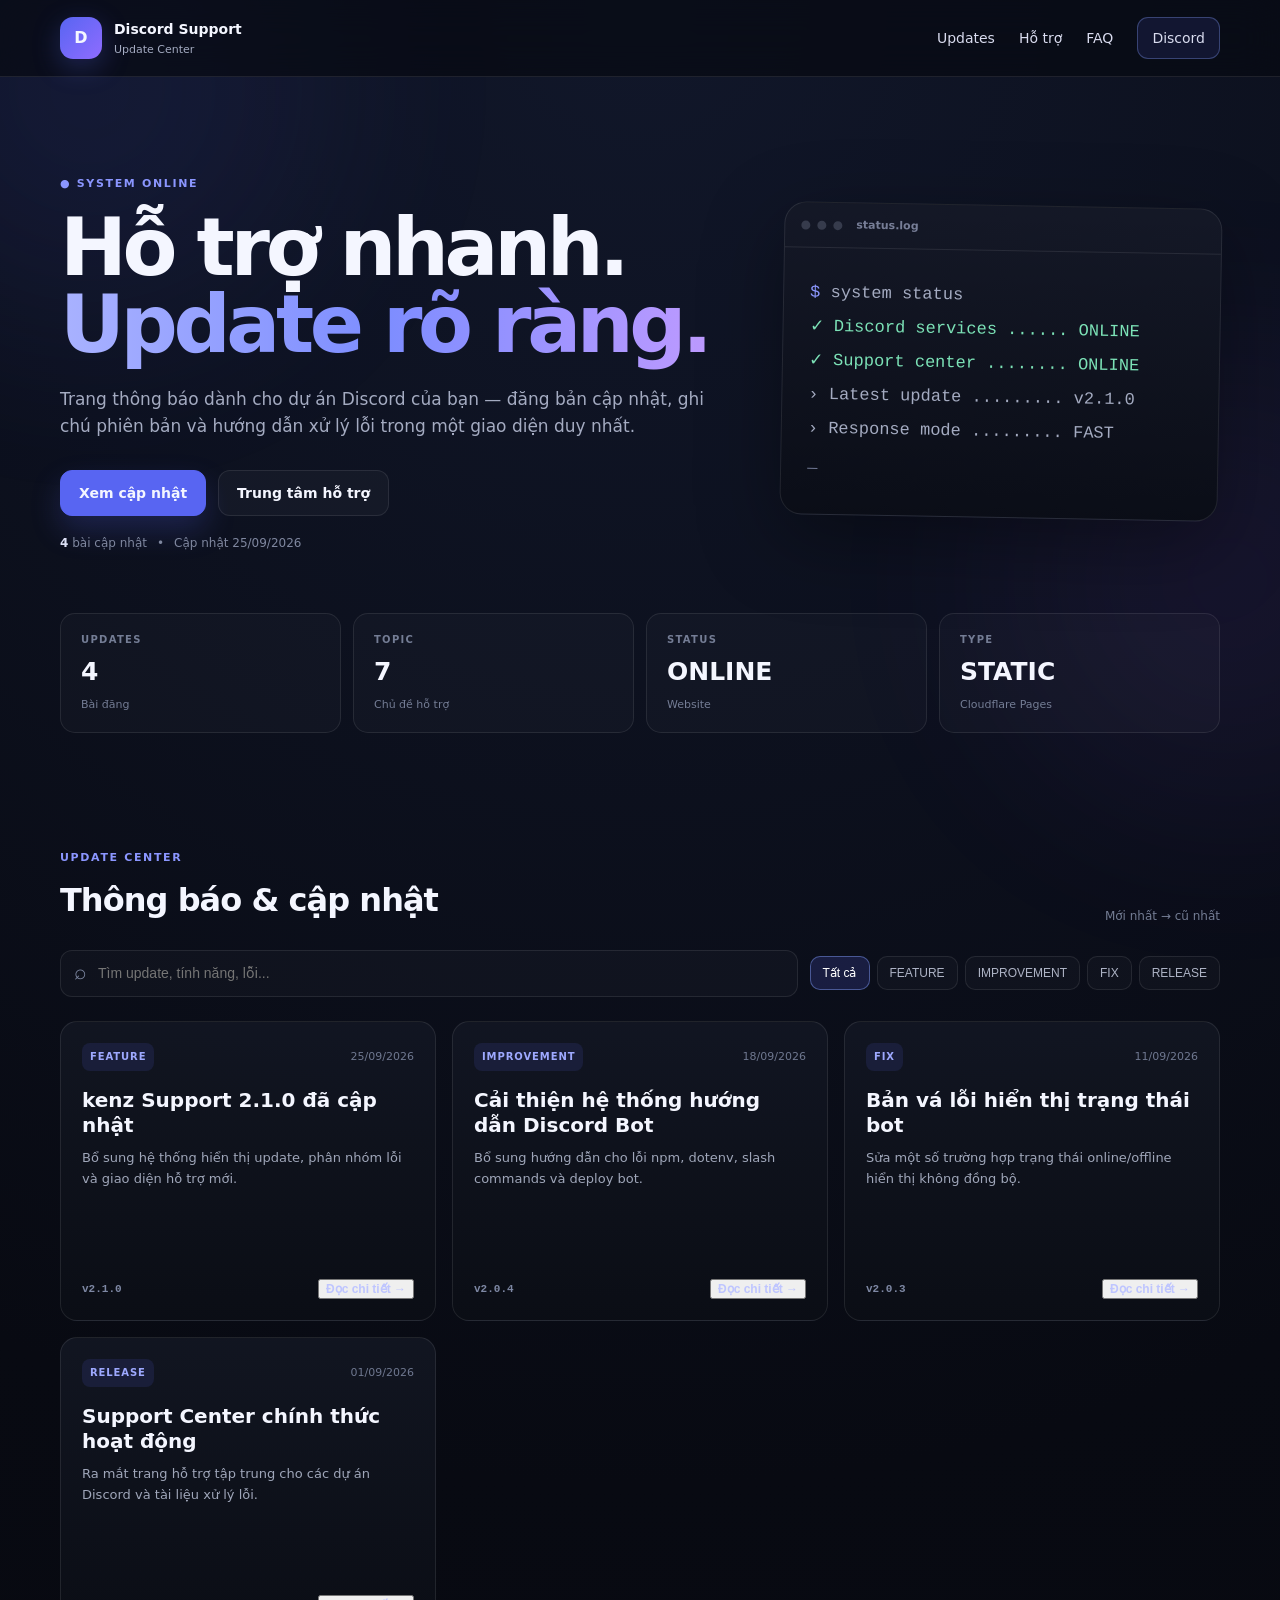
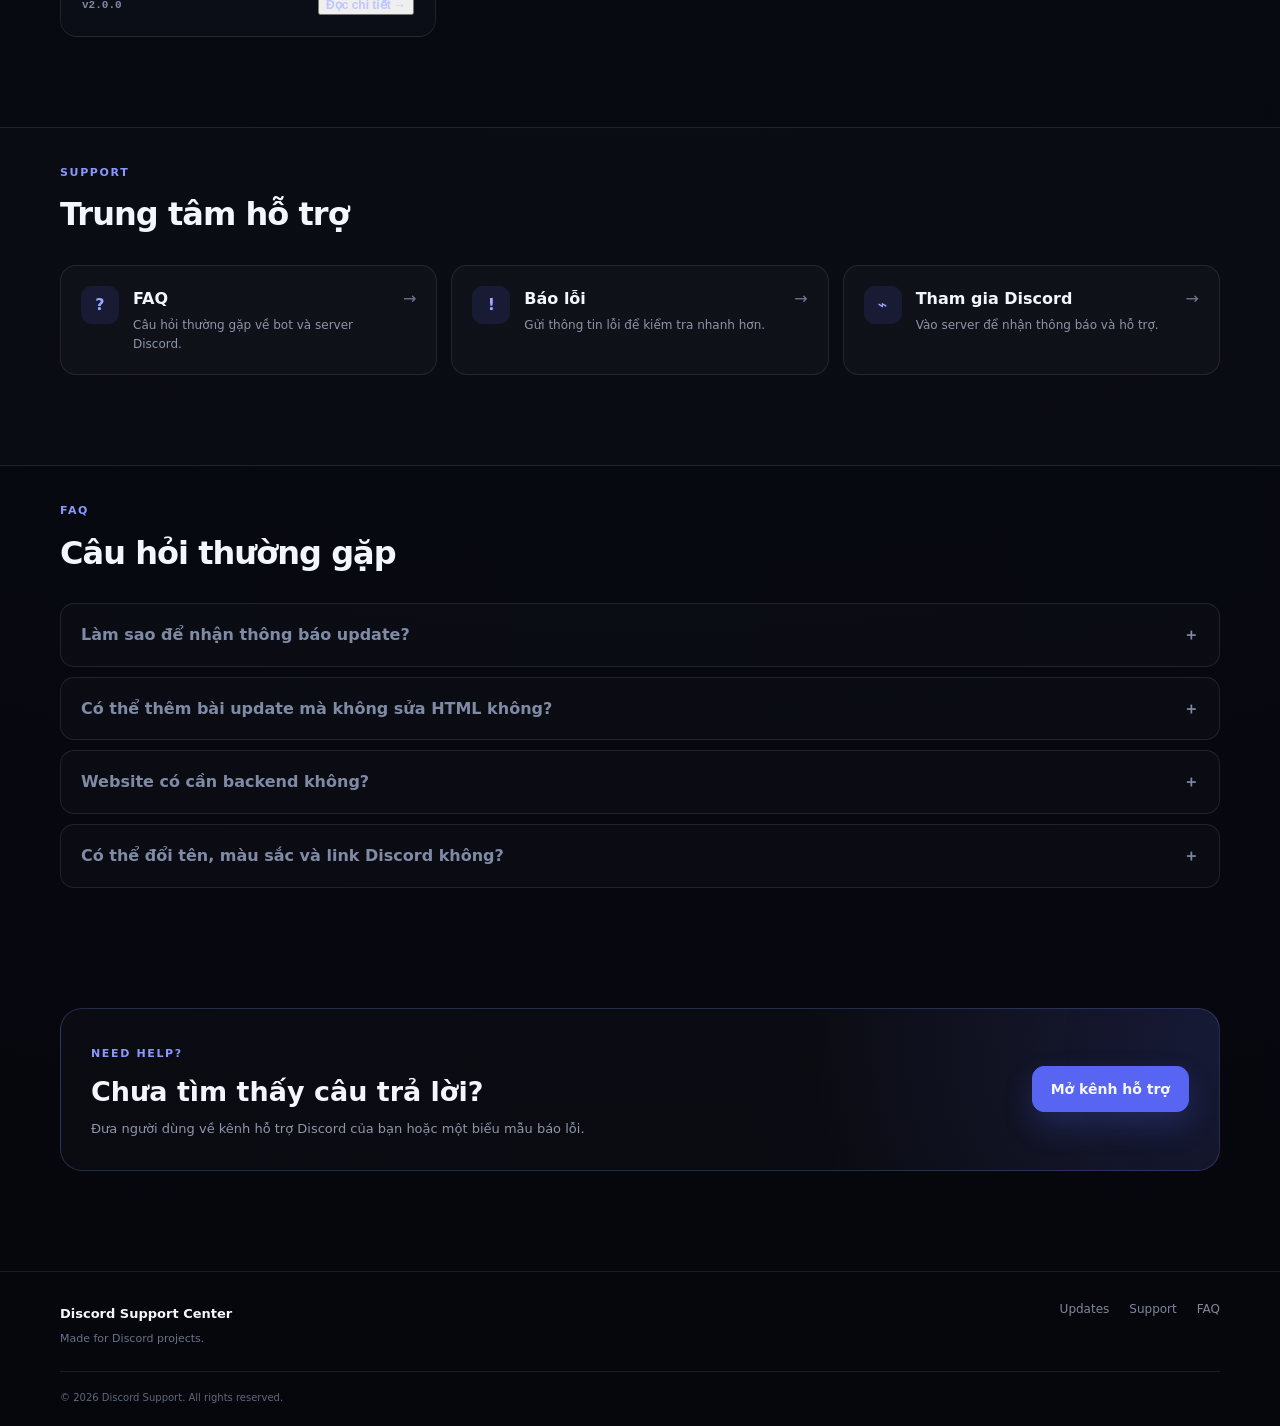
==== index.html @ 13d7db8b "Add files via upload" ====
<!DOCTYPE html>
<html lang="vi">
<head>
  <meta charset="UTF-8" />
  <meta name="viewport" content="width=device-width, initial-scale=1.0" />
  <meta name="theme-color" content="#5865F2" />
  <meta name="description" content="Trang hỗ trợ và cập nhật dự án Discord." />
  <title>Discord Support Center</title>
  <link rel="icon" href="assets/favicon.svg" type="image/svg+xml" />
  <link rel="stylesheet" href="assets/style.css" />
</head>
<body>
  <div class="bg-glow glow-1"></div>
  <div class="bg-glow glow-2"></div>

  <header class="topbar">
    <div class="container nav">
      <a class="brand" href="#top" aria-label="Discord Support Center">
        <span class="brand-icon">D</span>
        <span>
          <strong>Discord Support</strong>
          <small>Update Center</small>
        </span>
      </a>
      <nav class="nav-links">
        <a href="#updates">Updates</a>
        <a href="#support">Hỗ trợ</a>
        <a href="#faq">FAQ</a>
        <a class="nav-btn" id="discordLink" href="#" target="_blank" rel="noopener">Discord</a>
      </nav>
      <button class="menu-btn" id="menuBtn" aria-label="Mở menu">☰</button>
    </div>
  </header>

  <main id="top">
    <section class="hero container">
      <div class="hero-copy">
        <span class="eyebrow">● SYSTEM ONLINE</span>
        <h1>Hỗ trợ nhanh.<br><span>Update rõ ràng.</span></h1>
        <p>Trang thông báo dành cho dự án Discord của bạn — đăng bản cập nhật, ghi chú phiên bản và hướng dẫn xử lý lỗi trong một giao diện duy nhất.</p>
        <div class="hero-actions">
          <a class="btn primary" href="#updates">Xem cập nhật</a>
          <a class="btn secondary" href="#support">Trung tâm hỗ trợ</a>
        </div>
        <div class="hero-meta">
          <span><b id="updateCount">0</b> bài cập nhật</span>
          <span>•</span>
          <span id="lastUpdated">Đang tải...</span>
        </div>
      </div>

      <div class="hero-card">
        <div class="terminal-top"><span></span><span></span><span></span><b>status.log</b></div>
        <div class="terminal-body">
          <p><i>$</i> system status</p>
          <p class="ok">✓ Discord services ...... ONLINE</p>
          <p class="ok">✓ Support center ........ ONLINE</p>
          <p>› Latest update ......... <span id="latestVersion">v2.1.0</span></p>
          <p>› Response mode ......... FAST</p>
          <p class="cursor">_</p>
        </div>
      </div>
    </section>

    <section class="stats container">
      <div class="stat-card"><span>UPDATES</span><strong id="statUpdates">0</strong><small>Bài đăng</small></div>
      <div class="stat-card"><span>TOPIC</span><strong id="statTopics">0</strong><small>Chủ đề hỗ trợ</small></div>
      <div class="stat-card"><span>STATUS</span><strong>ONLINE</strong><small>Website</small></div>
      <div class="stat-card"><span>TYPE</span><strong>STATIC</strong><small>Cloudflare Pages</small></div>
    </section>

    <section class="section container" id="updates">
      <div class="section-head">
        <div>
          <span class="eyebrow">UPDATE CENTER</span>
          <h2>Thông báo & cập nhật</h2>
        </div>
        <span class="section-note">Mới nhất → cũ nhất</span>
      </div>
      <div class="toolbar">
        <div class="search-box"><span>⌕</span><input id="searchInput" type="search" placeholder="Tìm update, tính năng, lỗi..." /></div>
        <div class="filters" id="filters"></div>
      </div>
      <div id="updatesGrid" class="updates-grid"></div>
      <div id="emptyState" class="empty hidden">
        <div class="empty-icon">⌕</div>
        <h3>Không tìm thấy bài viết</h3>
        <p>Thử từ khóa khác hoặc đổi bộ lọc.</p>
      </div>
    </section>

    <section class="section support-section" id="support">
      <div class="container">
        <div class="section-head">
          <div>
            <span class="eyebrow">SUPPORT</span>
            <h2>Trung tâm hỗ trợ</h2>
          </div>
        </div>
        <div class="support-grid">
          <a class="support-card" href="#faq">
            <span class="support-icon">?</span>
            <div><h3>FAQ</h3><p>Câu hỏi thường gặp về bot và server Discord.</p></div>
            <span class="arrow">→</span>
          </a>
          <a class="support-card" href="#contact">
            <span class="support-icon">!</span>
            <div><h3>Báo lỗi</h3><p>Gửi thông tin lỗi để kiểm tra nhanh hơn.</p></div>
            <span class="arrow">→</span>
          </a>
          <a class="support-card" id="inviteCard" href="#" target="_blank" rel="noopener">
            <span class="support-icon">⌁</span>
            <div><h3>Tham gia Discord</h3><p>Vào server để nhận thông báo và hỗ trợ.</p></div>
            <span class="arrow">→</span>
          </a>
        </div>
      </div>
    </section>

    <section class="section container" id="faq">
      <div class="section-head">
        <div>
          <span class="eyebrow">FAQ</span>
          <h2>Câu hỏi thường gặp</h2>
        </div>
      </div>
      <div id="faqList" class="faq-list"></div>
    </section>

    <section class="section container contact" id="contact">
      <div class="contact-box">
        <div>
          <span class="eyebrow">NEED HELP?</span>
          <h2>Chưa tìm thấy câu trả lời?</h2>
          <p>Đưa người dùng về kênh hỗ trợ Discord của bạn hoặc một biểu mẫu báo lỗi.</p>
        </div>
        <a class="btn primary" id="contactBtn" href="#" target="_blank" rel="noopener">Mở kênh hỗ trợ</a>
      </div>
    </section>
  </main>

  <footer class="footer">
    <div class="container footer-inner">
      <div><strong id="footerName">Discord Support Center</strong><p>Made for Discord projects.</p></div>
      <div class="footer-links"><a href="#updates">Updates</a><a href="#support">Support</a><a href="#faq">FAQ</a></div>
    </div>
    <div class="container copyright">© <span id="year"></span> <span id="copyrightName">Discord Support</span>. All rights reserved.</div>
  </footer>

  <div class="modal hidden" id="postModal" role="dialog" aria-modal="true" aria-labelledby="modalTitle">
    <div class="modal-backdrop" data-close="1"></div>
    <article class="modal-card">
      <button class="modal-close" id="modalClose" aria-label="Đóng">×</button>
      <div id="modalContent"></div>
    </article>
  </div>

  <script src="data/config.js"></script>
  <script src="data/updates.js"></script>
  <script src="assets/app.js"></script>
</body>
</html>
---- assets/style.css ----
:root{--bg:#080a12;--surface:#10131d;--surface2:#151927;--line:rgba(255,255,255,.09);--text:#f4f6ff;--muted:#a4abc1;--brand:#5865f2;--brand2:#7289da;--green:#44d19d;--shadow:0 24px 80px rgba(0,0,0,.35);--radius:20px;--max:1160px}
*{box-sizing:border-box}html{scroll-behavior:smooth}body{margin:0;background:radial-gradient(circle at top,#11172a 0,#080a12 48%,#06070d 100%);color:var(--text);font-family:Inter,ui-sans-serif,system-ui,-apple-system,BlinkMacSystemFont,"Segoe UI",sans-serif;line-height:1.6;overflow-x:hidden}a{color:inherit;text-decoration:none}.container{width:min(calc(100% - 40px),var(--max));margin:auto}.bg-glow{position:fixed;width:460px;height:460px;border-radius:50%;filter:blur(110px);opacity:.1;pointer-events:none;z-index:-1}.glow-1{background:#5865f2;top:-140px;left:-140px}.glow-2{background:#9b59ff;right:-180px;bottom:10%;opacity:.07}
.topbar{position:sticky;top:0;z-index:20;background:rgba(8,10,18,.72);backdrop-filter:blur(18px);border-bottom:1px solid var(--line)}.nav{height:76px;display:flex;align-items:center;justify-content:space-between;gap:24px}.brand{display:flex;gap:12px;align-items:center}.brand-icon{display:grid;place-items:center;width:42px;height:42px;border-radius:13px;background:linear-gradient(135deg,var(--brand),#8f6cff);font-weight:900;box-shadow:0 8px 28px rgba(88,101,242,.28)}.brand strong{display:block;font-size:14px}.brand small{display:block;color:var(--muted);font-size:11px;margin-top:1px}.nav-links{display:flex;align-items:center;gap:24px;font-size:14px;color:#d9dcef}.nav-links a:not(.nav-btn):hover{color:white}.nav-btn{padding:9px 14px;border:1px solid rgba(114,137,218,.4);border-radius:11px;background:rgba(88,101,242,.12)}.menu-btn{display:none;background:none;border:0;color:white;font-size:24px}
.hero{display:grid;grid-template-columns:1.2fr .8fr;gap:64px;align-items:center;padding:92px 0 60px}.eyebrow{color:#8b96ff;font-size:11px;font-weight:800;letter-spacing:.15em}.hero h1{font-size:clamp(48px,7vw,80px);line-height:.97;letter-spacing:-.055em;margin:14px 0 22px}.hero h1 span{background:linear-gradient(90deg,#a9b2ff,#7d8dff,#bd9aff);-webkit-background-clip:text;background-clip:text;color:transparent}.hero p{font-size:17px;max-width:650px;color:var(--muted);margin:0}.hero-actions{display:flex;gap:12px;flex-wrap:wrap;margin:30px 0 18px}.btn{display:inline-flex;align-items:center;justify-content:center;min-height:46px;padding:0 18px;border-radius:12px;border:1px solid var(--line);font-weight:750;font-size:14px;transition:.2s ease}.btn:hover{transform:translateY(-1px)}.btn.primary{background:var(--brand);border-color:var(--brand);box-shadow:0 14px 30px rgba(88,101,242,.22)}.btn.secondary{background:rgba(255,255,255,.03)}.hero-meta{display:flex;gap:10px;color:#7f879f;font-size:12px}.hero-meta b{color:#dce0f6}.hero-card{border:1px solid var(--line);border-radius:22px;overflow:hidden;background:linear-gradient(180deg,rgba(21,25,39,.96),rgba(11,14,23,.96));box-shadow:var(--shadow);transform:rotate(1deg)}.terminal-top{height:45px;padding:0 16px;display:flex;align-items:center;gap:7px;border-bottom:1px solid var(--line);color:#777e97;font-size:11px}.terminal-top span{width:9px;height:9px;border-radius:50%;background:#363b4c}.terminal-top b{margin-left:7px;font-weight:600}.terminal-body{padding:28px 26px 34px;font:13px/2 "SFMono-Regular",Consolas,monospace;color:#aeb5c9}.terminal-body p{margin:0}.terminal-body i{color:#8d98ff;font-style:normal}.terminal-body .ok{color:#7ce2b7}.cursor{color:#8c95b6!important;animation:blink 1s infinite}.stats{display:grid;grid-template-columns:repeat(4,1fr);gap:12px;margin-bottom:80px}.stat-card{padding:18px 20px;border:1px solid var(--line);border-radius:15px;background:rgba(255,255,255,.025)}.stat-card span,.stat-card small{display:block;color:#747d95;font-size:10px;letter-spacing:.13em;font-weight:750}.stat-card strong{display:block;font-size:25px;margin:4px 0}.stat-card small{letter-spacing:0;font-weight:500;font-size:11px}
.section{padding:30px 0 90px}.section-head{display:flex;justify-content:space-between;gap:20px;align-items:end;margin-bottom:24px}.section-head h2{margin:6px 0 0;font-size:32px;letter-spacing:-.03em}.section-note{color:#737c93;font-size:12px}.toolbar{display:flex;gap:12px;align-items:center;margin-bottom:24px}.search-box{flex:1;display:flex;align-items:center;gap:9px;border:1px solid var(--line);background:rgba(255,255,255,.025);padding:0 13px;border-radius:12px}.search-box span{font-size:21px;color:#7f89a3}.search-box input{width:100%;height:45px;border:0;outline:0;background:transparent;color:white;font-size:14px}.filters{display:flex;gap:7px;flex-wrap:wrap}.filter{border:1px solid var(--line);background:rgba(255,255,255,.025);color:#aeb4c6;border-radius:10px;padding:9px 12px;font-size:12px;cursor:pointer}.filter.active{background:rgba(88,101,242,.18);border-color:rgba(114,137,218,.55);color:white}.updates-grid{display:grid;grid-template-columns:repeat(3,1fr);gap:16px}.update-card{border:1px solid var(--line);border-radius:17px;background:linear-gradient(180deg,rgba(18,22,34,.96),rgba(11,14,22,.96));padding:21px;display:flex;flex-direction:column;min-height:300px;transition:.2s ease}.update-card:hover{border-color:rgba(114,137,218,.4);transform:translateY(-2px)}.update-top{display:flex;justify-content:space-between;gap:12px;align-items:center}.tag{font-size:10px;font-weight:800;letter-spacing:.09em;padding:6px 8px;border-radius:8px;background:rgba(88,101,242,.12);color:#9ea9ff}.date{font-size:11px;color:#6f7890}.update-card h3{font-size:20px;line-height:1.25;margin:17px 0 10px}.update-card p{font-size:13px;color:#9fa6b9;margin:0}.update-footer{display:flex;align-items:center;justify-content:space-between;margin-top:auto;padding-top:22px}.version{font:600 11px "SFMono-Regular",Consolas,monospace;color:#7e88a4}.read-btn{font-size:12px;color:#bec5ff;font-weight:700}.empty{text-align:center;padding:60px 10px;color:#8f96a9}.empty-icon{font-size:30px}.hidden{display:none!important}
.support-section{border-block:1px solid var(--line);background:rgba(255,255,255,.016)}.support-grid{display:grid;grid-template-columns:repeat(3,1fr);gap:14px}.support-card{border:1px solid var(--line);padding:20px;border-radius:16px;background:rgba(255,255,255,.025);display:flex;gap:14px;align-items:flex-start;transition:.2s ease}.support-card:hover{transform:translateY(-2px);border-color:rgba(114,137,218,.35)}.support-card h3{margin:0;font-size:16px}.support-card p{margin:5px 0 0;color:#8d95a9;font-size:12px}.support-icon{display:grid;place-items:center;width:38px;height:38px;border-radius:11px;background:rgba(88,101,242,.12);color:#9ca7ff;font-weight:900;flex:none}.arrow{margin-left:auto;color:#6e7892}.faq-list{display:grid;gap:10px}.faq{border:1px solid var(--line);border-radius:14px;background:rgba(255,255,255,.02);overflow:hidden}.faq button{width:100%;padding:18px 20px;background:none;border:0;color:white;display:flex;justify-content:space-between;gap:20px;text-align:left;font:inherit;font-weight:700;cursor:pointer}.faq-answer{display:none;padding:0 20px 18px;color:#8f97aa;font-size:13px}.faq.open .faq-answer{display:block}.faq button span{color:#7f8aa5}.contact{padding-bottom:100px}.contact-box{border:1px solid rgba(114,137,218,.26);border-radius:22px;padding:30px;display:flex;align-items:center;justify-content:space-between;gap:20px;background:radial-gradient(circle at 100% 20%,rgba(88,101,242,.16),transparent 35%),rgba(255,255,255,.02)}.contact-box h2{margin:6px 0 6px;font-size:27px}.contact-box p{margin:0;color:#8e96a9;font-size:13px}.footer{border-top:1px solid var(--line);padding:28px 0 20px;background:#06070d}.footer-inner{display:flex;justify-content:space-between;gap:20px}.footer strong{font-size:13px}.footer p{margin:4px 0 0;color:#697288;font-size:11px}.footer-links{display:flex;gap:20px;color:#7e879b;font-size:12px}.copyright{margin-top:24px;padding-top:18px;border-top:1px solid var(--line);color:#5f677a;font-size:10px}
.modal{position:fixed;inset:0;z-index:100;display:grid;place-items:center;padding:20px}.modal-backdrop{position:absolute;inset:0;background:rgba(0,0,0,.72);backdrop-filter:blur(5px)}.modal-card{position:relative;z-index:1;width:min(760px,100%);max-height:90vh;overflow:auto;border:1px solid var(--line);border-radius:20px;background:#0d1019;box-shadow:var(--shadow);padding:32px}.modal-close{position:absolute;right:14px;top:12px;width:36px;height:36px;border:1px solid var(--line);background:rgba(255,255,255,.04);border-radius:10px;color:white;font-size:24px;cursor:pointer}.modal-card h1{font-size:34px;line-height:1.15;margin:12px 0 10px}.modal-card .meta{color:#727b90;font-size:12px}.modal-body{margin-top:26px;color:#b6bdcf}.modal-body h3{color:white;margin-top:26px}.modal-body code{background:#161b28;border:1px solid var(--line);padding:2px 5px;border-radius:5px;font-family:Consolas,monospace;font-size:.9em}.modal-body pre{background:#070910;border:1px solid var(--line);padding:15px;border-radius:12px;overflow:auto;color:#c5ccdd;font-size:12px}
@keyframes blink{50%{opacity:0}}@media(max-width:900px){.hero{grid-template-columns:1fr;gap:32px;padding-top:64px}.hero-card{transform:none}.updates-grid{grid-template-columns:repeat(2,1fr)}.support-grid{grid-template-columns:1fr 1fr}.nav-links{display:none}.menu-btn{display:block}.stats{grid-template-columns:repeat(2,1fr)}}@media(max-width:620px){.container{width:min(calc(100% - 24px),var(--max))}.hero h1{font-size:49px}.hero p{font-size:15px}.stats,.updates-grid,.support-grid{grid-template-columns:1fr}.toolbar{flex-direction:column;align-items:stretch}.section-head{align-items:flex-start;flex-direction:column}.contact-box,.footer-inner{flex-direction:column;align-items:flex-start}.nav{height:68px}.nav.open .nav-links{display:flex;position:absolute;left:12px;right:12px;top:68px;padding:14px;border:1px solid var(--line);border-radius:14px;background:#0d1019;flex-direction:column;align-items:stretch;box-shadow:var(--shadow)}.nav.open .nav-links a{padding:9px}.modal-card{padding:24px 18px}.modal-card h1{font-size:27px}}
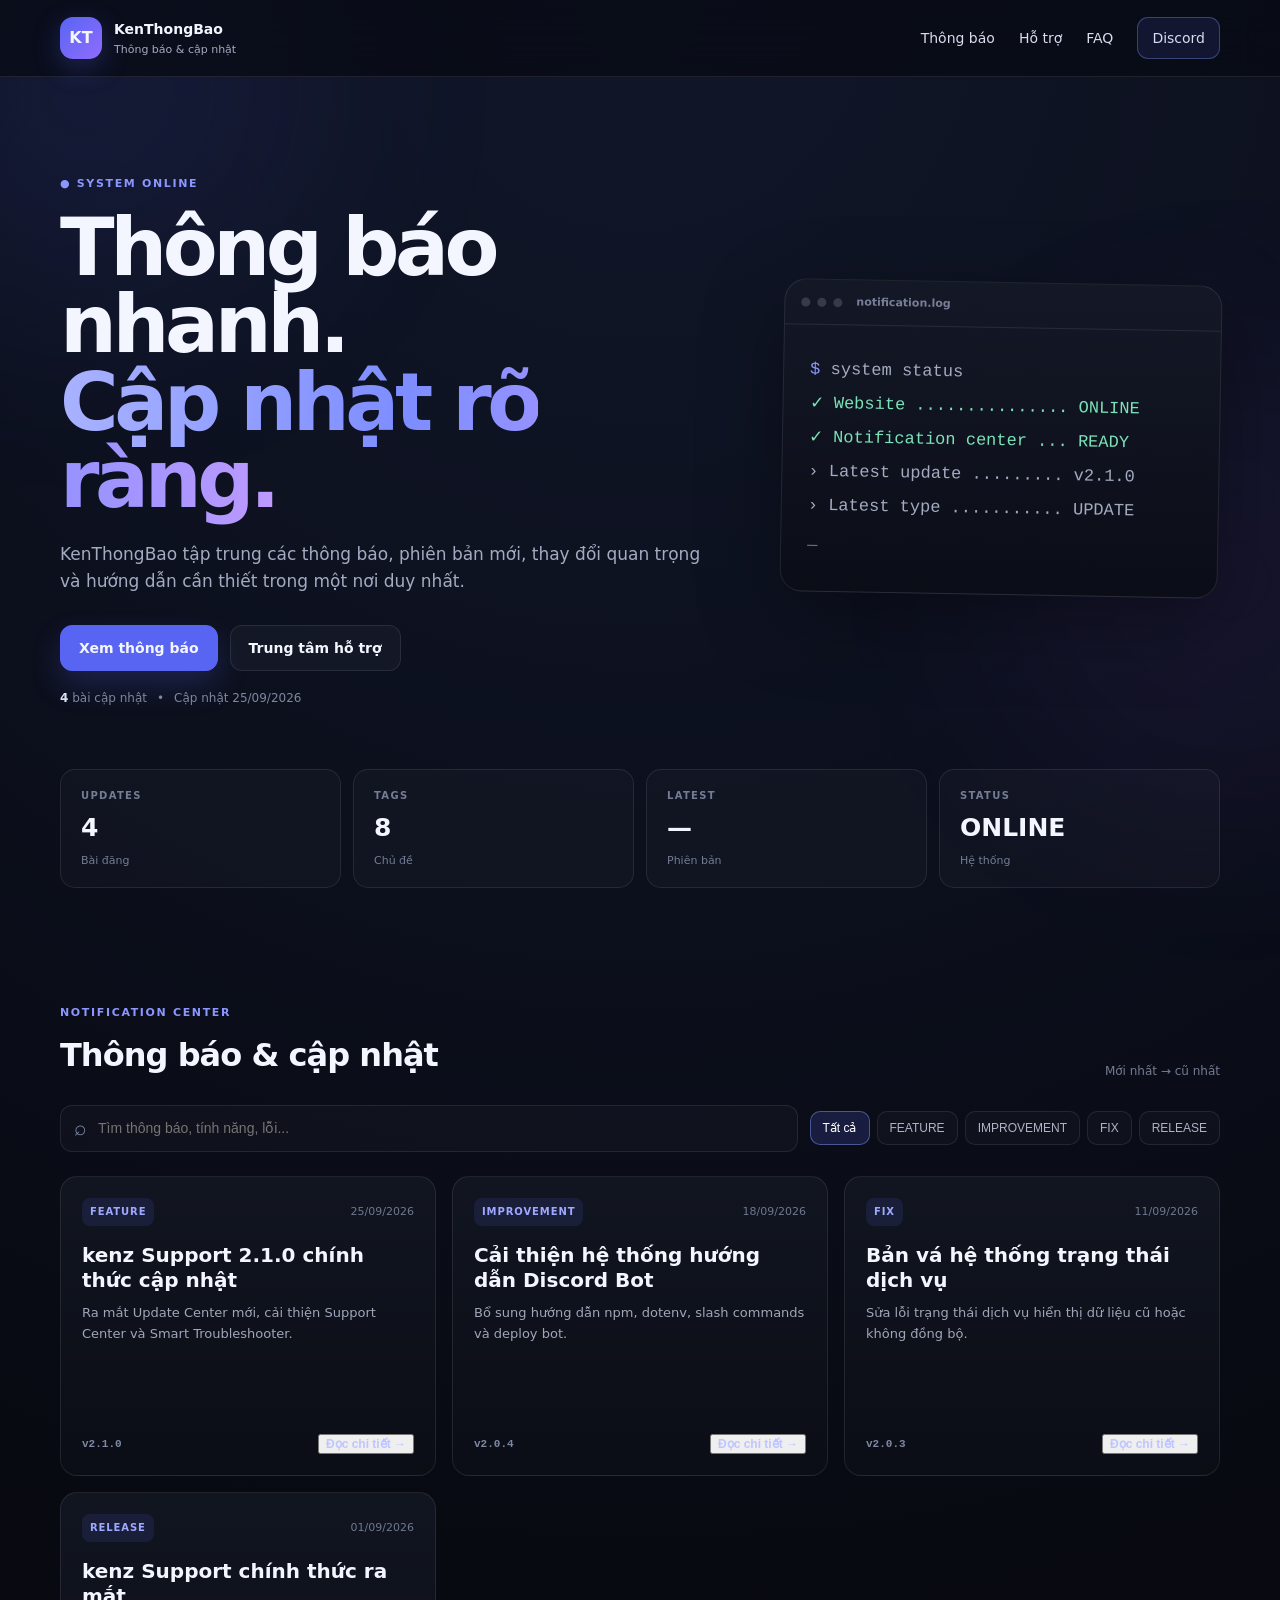
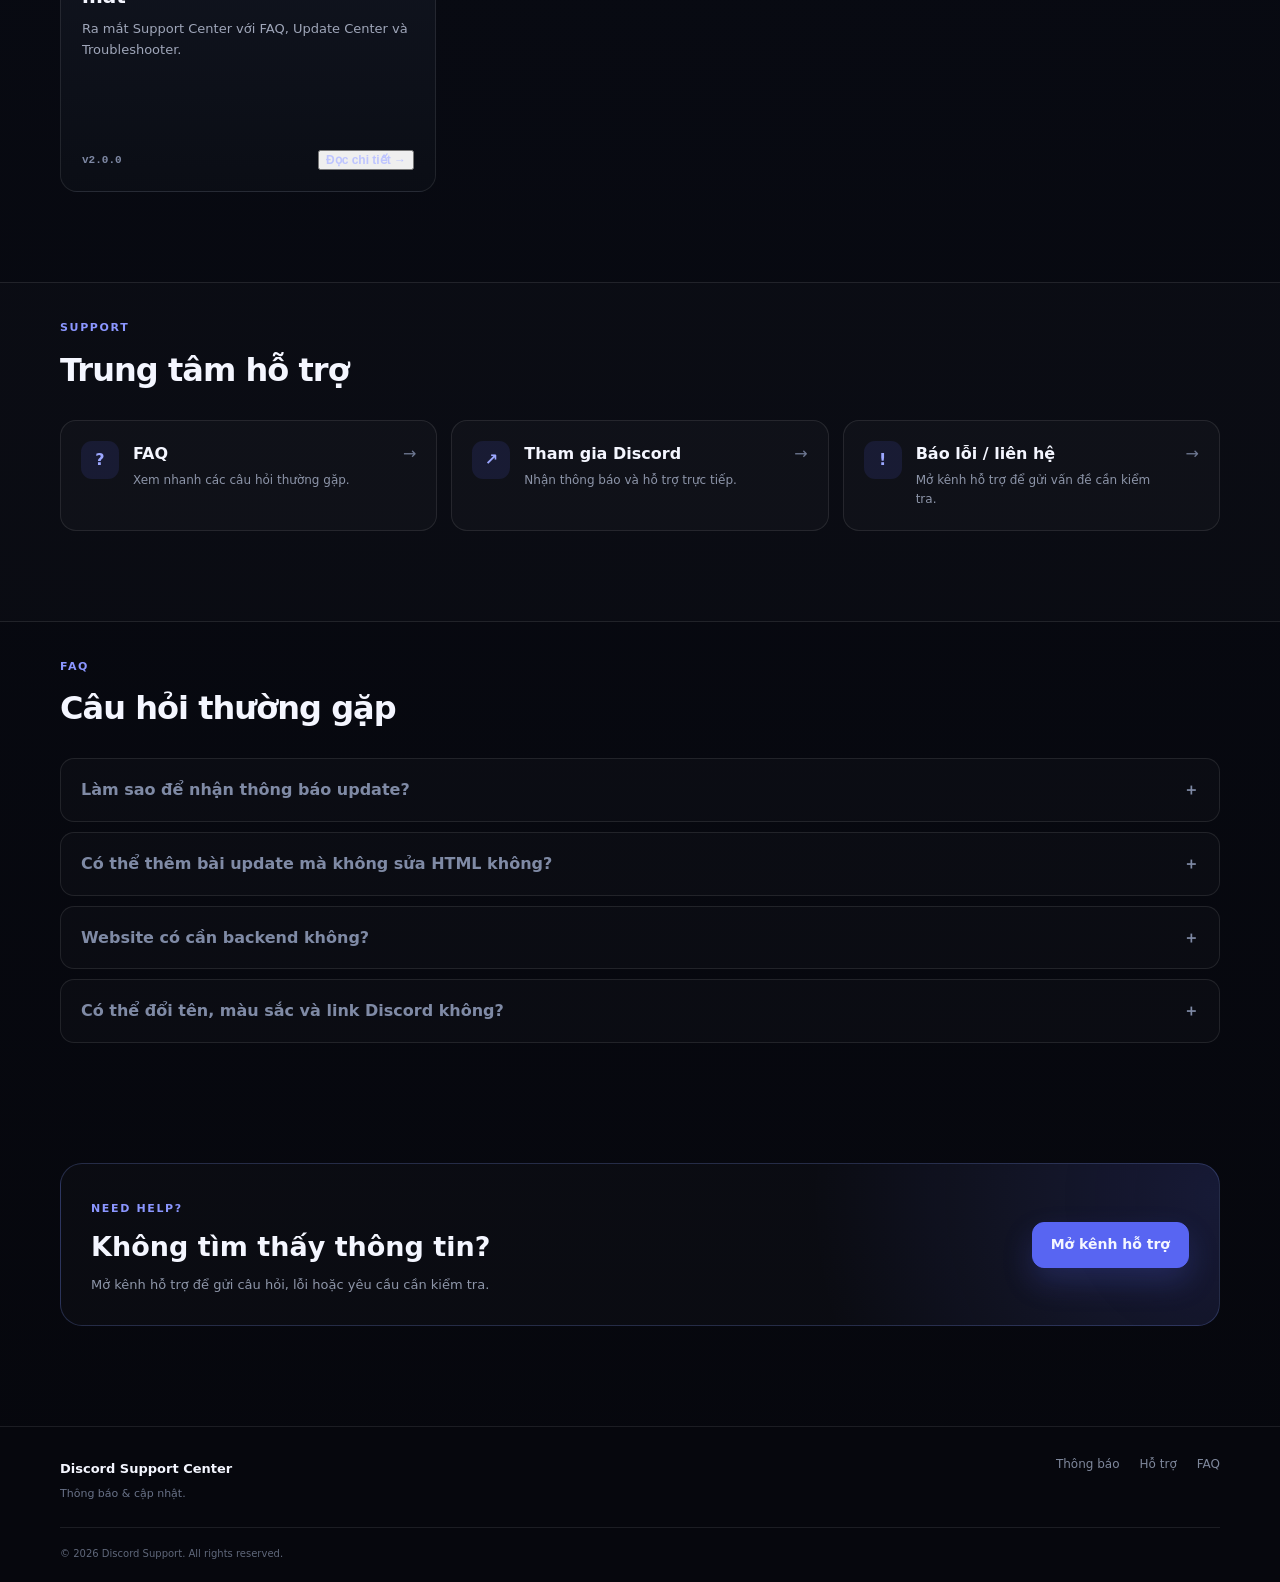
==== commit 23a50416: "Update index.html" ====
--- a/index.html
+++ b/index.html
@@ -4,10 +4,14 @@
   <meta charset="UTF-8" />
   <meta name="viewport" content="width=device-width, initial-scale=1.0" />
   <meta name="theme-color" content="#5865F2" />
-  <meta name="description" content="Trang hỗ trợ và cập nhật dự án Discord." />
-  <title>Discord Support Center</title>
+  <meta name="description" content="KenThongBao — trung tâm thông báo, cập nhật phiên bản và thông tin hỗ trợ." />
+  <meta property="og:type" content="website" />
+  <meta property="og:title" content="KenThongBao" />
+  <meta property="og:description" content="Thông báo nhanh. Cập nhật rõ ràng." />
+  <link rel="canonical" href="https://kenhotro.pages.dev/" />
   <link rel="icon" href="assets/favicon.svg" type="image/svg+xml" />
   <link rel="stylesheet" href="assets/style.css" />
+  <title>KenThongBao</title>
 </head>
 <body>
   <div class="bg-glow glow-1"></div>
@@ -15,31 +19,31 @@
 
   <header class="topbar">
     <div class="container nav">
-      <a class="brand" href="#top" aria-label="Discord Support Center">
-        <span class="brand-icon">D</span>
+      <a class="brand" href="#top" aria-label="KenThongBao">
+        <span class="brand-icon">KT</span>
         <span>
-          <strong>Discord Support</strong>
-          <small>Update Center</small>
+          <strong id="brandName">KenThongBao</strong>
+          <small>Thông báo & cập nhật</small>
         </span>
       </a>
-      <nav class="nav-links">
-        <a href="#updates">Updates</a>
+      <nav class="nav-links" aria-label="Điều hướng chính">
+        <a href="#updates">Thông báo</a>
         <a href="#support">Hỗ trợ</a>
         <a href="#faq">FAQ</a>
         <a class="nav-btn" id="discordLink" href="#" target="_blank" rel="noopener">Discord</a>
       </nav>
-      <button class="menu-btn" id="menuBtn" aria-label="Mở menu">☰</button>
+      <button class="menu-btn" id="menuBtn" aria-label="Mở menu" aria-expanded="false">☰</button>
     </div>
   </header>
 
   <main id="top">
     <section class="hero container">
       <div class="hero-copy">
-        <span class="eyebrow">● SYSTEM ONLINE</span>
-        <h1>Hỗ trợ nhanh.<br><span>Update rõ ràng.</span></h1>
-        <p>Trang thông báo dành cho dự án Discord của bạn — đăng bản cập nhật, ghi chú phiên bản và hướng dẫn xử lý lỗi trong một giao diện duy nhất.</p>
+        <span class="eyebrow">● <span id="heroStatus">SYSTEM ONLINE</span></span>
+        <h1>Thông báo nhanh.<br><span>Cập nhật rõ ràng.</span></h1>
+        <p>KenThongBao tập trung các thông báo, phiên bản mới, thay đổi quan trọng và hướng dẫn cần thiết trong một nơi duy nhất.</p>
         <div class="hero-actions">
-          <a class="btn primary" href="#updates">Xem cập nhật</a>
+          <a class="btn primary" href="#updates">Xem thông báo</a>
           <a class="btn secondary" href="#support">Trung tâm hỗ trợ</a>
         </div>
         <div class="hero-meta">
@@ -50,13 +54,13 @@
       </div>
 
       <div class="hero-card">
-        <div class="terminal-top"><span></span><span></span><span></span><b>status.log</b></div>
+        <div class="terminal-top"><span></span><span></span><span></span><b>notification.log</b></div>
         <div class="terminal-body">
           <p><i>$</i> system status</p>
-          <p class="ok">✓ Discord services ...... ONLINE</p>
-          <p class="ok">✓ Support center ........ ONLINE</p>
-          <p>› Latest update ......... <span id="latestVersion">v2.1.0</span></p>
-          <p>› Response mode ......... FAST</p>
+          <p class="ok">✓ Website ............... ONLINE</p>
+          <p class="ok">✓ Notification center ... READY</p>
+          <p>› Latest update ......... <span id="latestVersion">latest</span></p>
+          <p>› Latest type ........... <span id="latestType">UPDATE</span></p>
           <p class="cursor">_</p>
         </div>
       </div>
@@ -64,27 +68,31 @@
 
     <section class="stats container">
       <div class="stat-card"><span>UPDATES</span><strong id="statUpdates">0</strong><small>Bài đăng</small></div>
-      <div class="stat-card"><span>TOPIC</span><strong id="statTopics">0</strong><small>Chủ đề hỗ trợ</small></div>
-      <div class="stat-card"><span>STATUS</span><strong>ONLINE</strong><small>Website</small></div>
-      <div class="stat-card"><span>TYPE</span><strong>STATIC</strong><small>Cloudflare Pages</small></div>
+      <div class="stat-card"><span>TAGS</span><strong id="statTopics">0</strong><small>Chủ đề</small></div>
+      <div class="stat-card"><span>LATEST</span><strong id="statVersion">—</strong><small>Phiên bản</small></div>
+      <div class="stat-card"><span>STATUS</span><strong>ONLINE</strong><small id="statStatus">Hệ thống</small></div>
     </section>
 
     <section class="section container" id="updates">
       <div class="section-head">
         <div>
-          <span class="eyebrow">UPDATE CENTER</span>
+          <span class="eyebrow">NOTIFICATION CENTER</span>
           <h2>Thông báo & cập nhật</h2>
         </div>
         <span class="section-note">Mới nhất → cũ nhất</span>
       </div>
+
+      <div id="featuredUpdate" class="featured hidden"></div>
+
       <div class="toolbar">
-        <div class="search-box"><span>⌕</span><input id="searchInput" type="search" placeholder="Tìm update, tính năng, lỗi..." /></div>
+        <div class="search-box"><span>⌕</span><input id="searchInput" type="search" placeholder="Tìm thông báo, tính năng, lỗi..." /></div>
         <div class="filters" id="filters"></div>
       </div>
+
       <div id="updatesGrid" class="updates-grid"></div>
       <div id="emptyState" class="empty hidden">
         <div class="empty-icon">⌕</div>
-        <h3>Không tìm thấy bài viết</h3>
+        <h3>Không tìm thấy thông báo</h3>
         <p>Thử từ khóa khác hoặc đổi bộ lọc.</p>
       </div>
     </section>
@@ -100,17 +108,17 @@
         <div class="support-grid">
           <a class="support-card" href="#faq">
             <span class="support-icon">?</span>
-            <div><h3>FAQ</h3><p>Câu hỏi thường gặp về bot và server Discord.</p></div>
-            <span class="arrow">→</span>
-          </a>
-          <a class="support-card" href="#contact">
-            <span class="support-icon">!</span>
-            <div><h3>Báo lỗi</h3><p>Gửi thông tin lỗi để kiểm tra nhanh hơn.</p></div>
+            <div><h3>FAQ</h3><p>Xem nhanh các câu hỏi thường gặp.</p></div>
             <span class="arrow">→</span>
           </a>
           <a class="support-card" id="inviteCard" href="#" target="_blank" rel="noopener">
-            <span class="support-icon">⌁</span>
-            <div><h3>Tham gia Discord</h3><p>Vào server để nhận thông báo và hỗ trợ.</p></div>
+            <span class="support-icon">↗</span>
+            <div><h3>Tham gia Discord</h3><p>Nhận thông báo và hỗ trợ trực tiếp.</p></div>
+            <span class="arrow">→</span>
+          </a>
+          <a class="support-card" id="contactCard" href="#" target="_blank" rel="noopener">
+            <span class="support-icon">!</span>
+            <div><h3>Báo lỗi / liên hệ</h3><p>Mở kênh hỗ trợ để gửi vấn đề cần kiểm tra.</p></div>
             <span class="arrow">→</span>
           </a>
         </div>
@@ -131,8 +139,8 @@
       <div class="contact-box">
         <div>
           <span class="eyebrow">NEED HELP?</span>
-          <h2>Chưa tìm thấy câu trả lời?</h2>
-          <p>Đưa người dùng về kênh hỗ trợ Discord của bạn hoặc một biểu mẫu báo lỗi.</p>
+          <h2>Không tìm thấy thông tin?</h2>
+          <p>Mở kênh hỗ trợ để gửi câu hỏi, lỗi hoặc yêu cầu cần kiểm tra.</p>
         </div>
         <a class="btn primary" id="contactBtn" href="#" target="_blank" rel="noopener">Mở kênh hỗ trợ</a>
       </div>
@@ -141,10 +149,10 @@
 
   <footer class="footer">
     <div class="container footer-inner">
-      <div><strong id="footerName">Discord Support Center</strong><p>Made for Discord projects.</p></div>
-      <div class="footer-links"><a href="#updates">Updates</a><a href="#support">Support</a><a href="#faq">FAQ</a></div>
+      <div><strong id="footerName">KenThongBao</strong><p id="footerDesc">Thông báo & cập nhật.</p></div>
+      <div class="footer-links"><a href="#updates">Thông báo</a><a href="#support">Hỗ trợ</a><a href="#faq">FAQ</a></div>
     </div>
-    <div class="container copyright">© <span id="year"></span> <span id="copyrightName">Discord Support</span>. All rights reserved.</div>
+    <div class="container copyright">© <span id="year"></span> <span id="copyrightName">KenThongBao</span>. All rights reserved.</div>
   </footer>
 
   <div class="modal hidden" id="postModal" role="dialog" aria-modal="true" aria-labelledby="modalTitle">
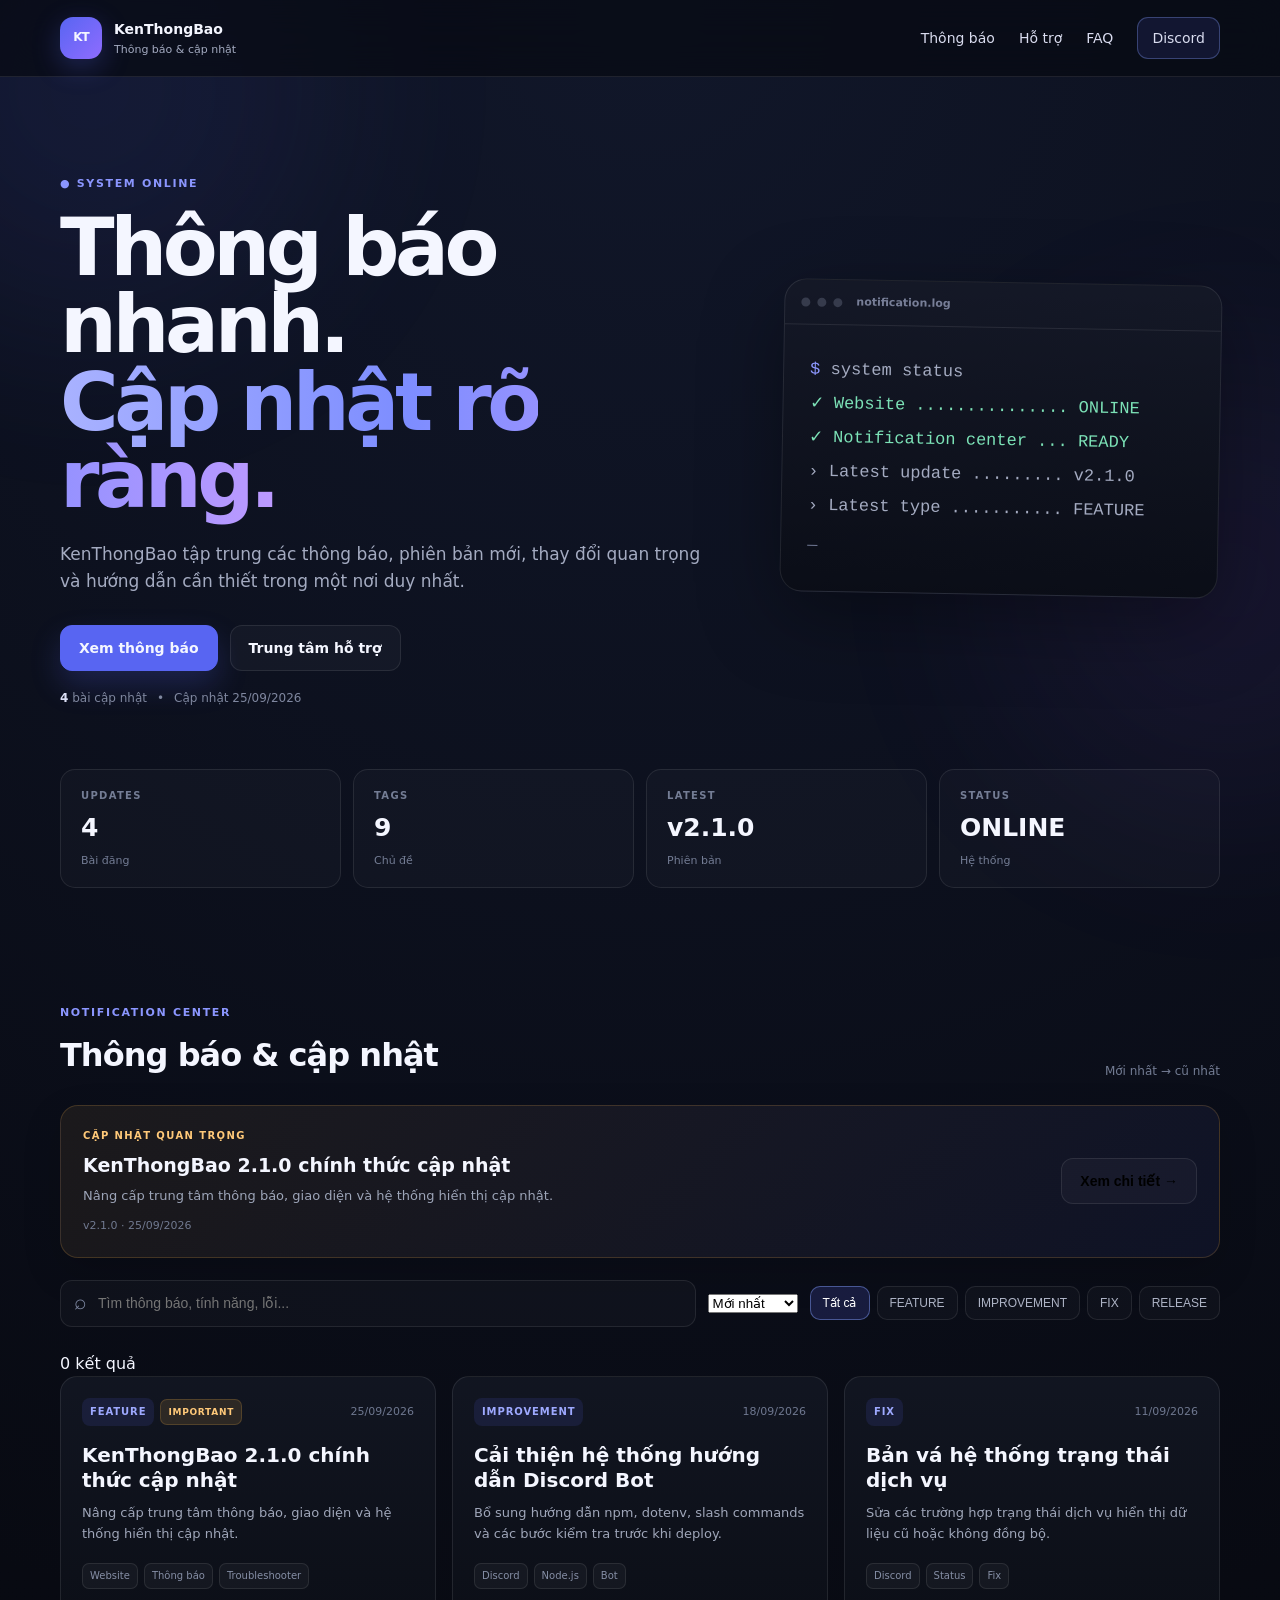
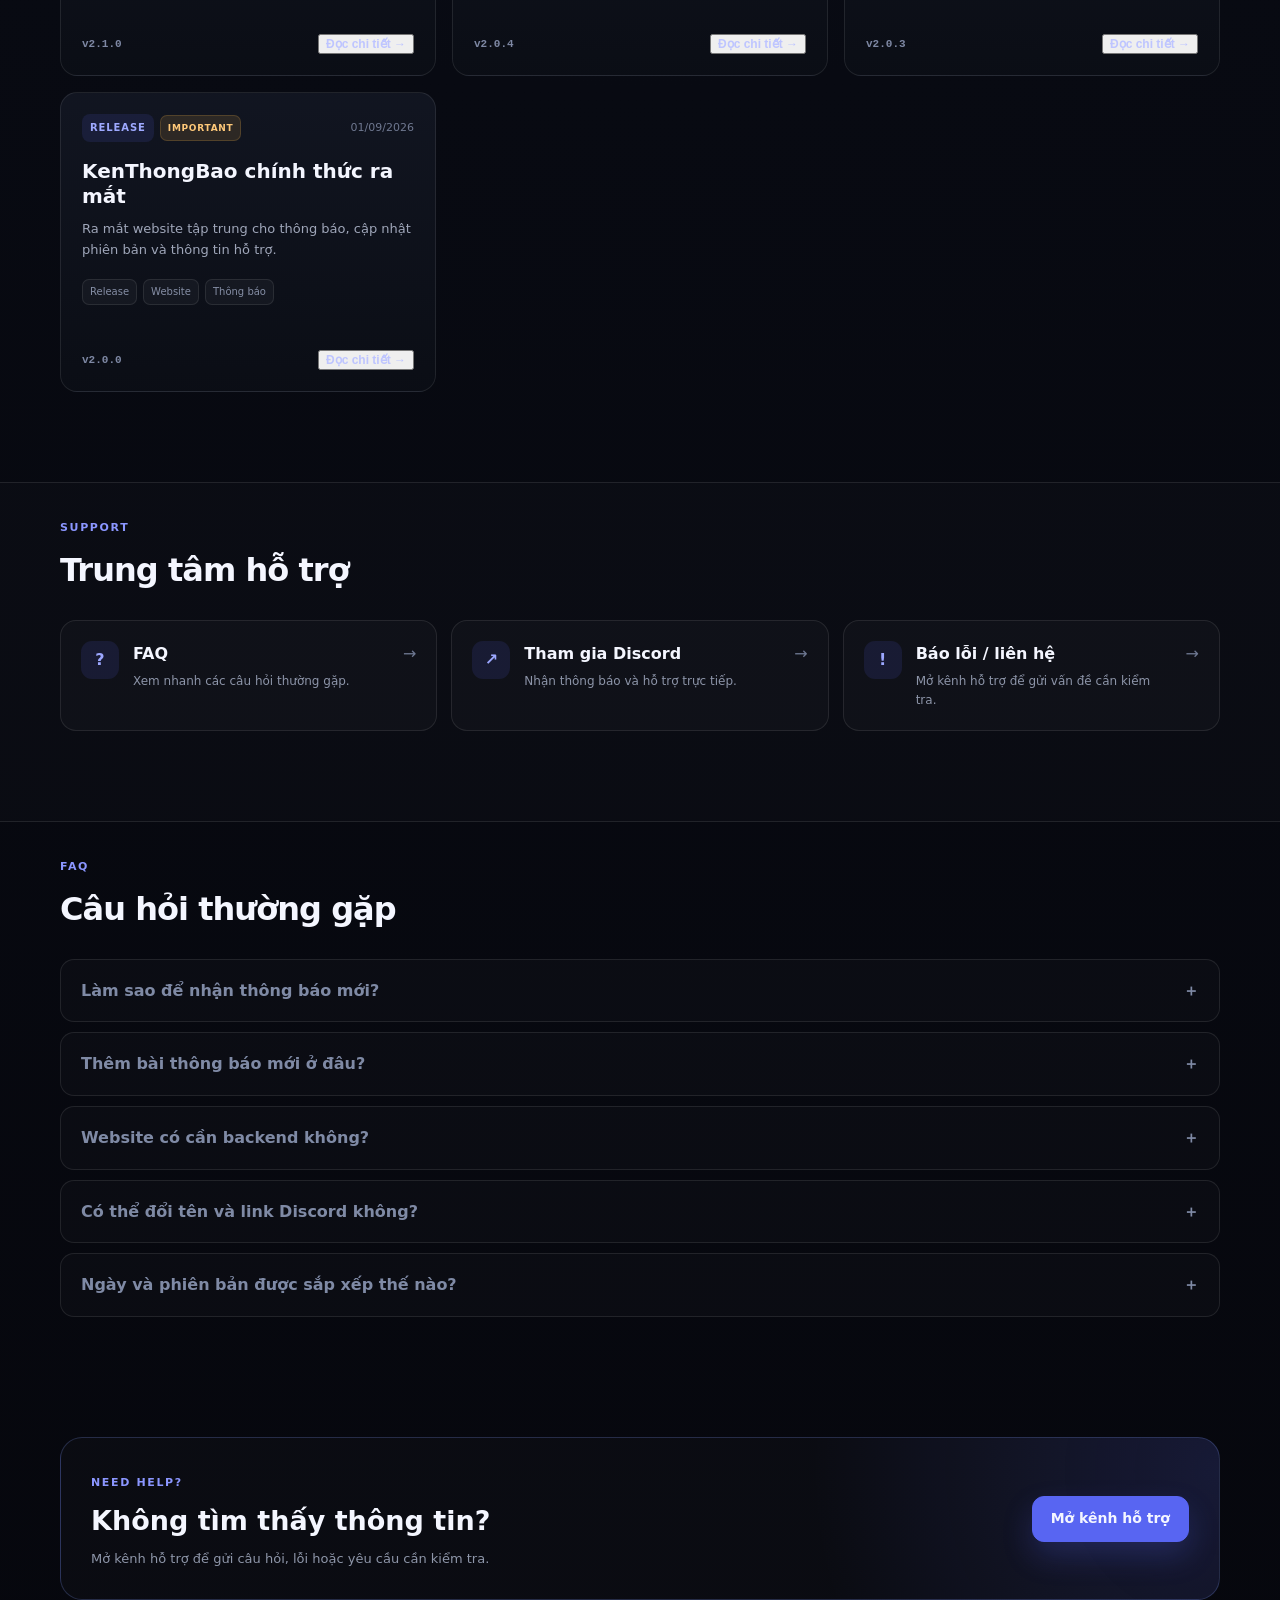
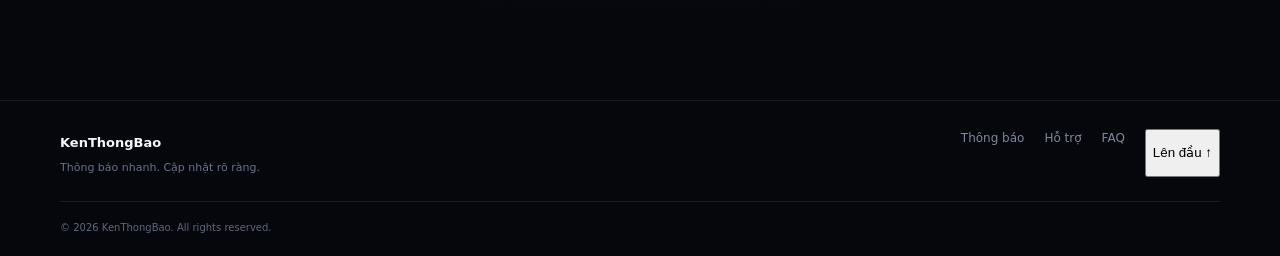
==== commit c84305f5: "Update index.html" ====
--- a/index.html
+++ b/index.html
@@ -4,167 +4,493 @@
   <meta charset="UTF-8" />
   <meta name="viewport" content="width=device-width, initial-scale=1.0" />
   <meta name="theme-color" content="#5865F2" />
-  <meta name="description" content="KenThongBao — trung tâm thông báo, cập nhật phiên bản và thông tin hỗ trợ." />
+
+  <meta
+    name="description"
+    content="KenThongBao — thông báo, cập nhật phiên bản và thông tin quan trọng."
+  />
+
   <meta property="og:type" content="website" />
   <meta property="og:title" content="KenThongBao" />
-  <meta property="og:description" content="Thông báo nhanh. Cập nhật rõ ràng." />
+  <meta
+    property="og:description"
+    content="KenThongBao — thông báo, cập nhật phiên bản và thông tin quan trọng."
+  />
+  <meta property="og:url" content="https://kenhotro.pages.dev/" />
+  <meta property="og:site_name" content="KenThongBao" />
+
+  <meta name="twitter:card" content="summary" />
+
   <link rel="canonical" href="https://kenhotro.pages.dev/" />
   <link rel="icon" href="assets/favicon.svg" type="image/svg+xml" />
   <link rel="stylesheet" href="assets/style.css" />
+
   <title>KenThongBao</title>
 </head>
+
 <body>
   <div class="bg-glow glow-1"></div>
   <div class="bg-glow glow-2"></div>
 
   <header class="topbar">
     <div class="container nav">
+
       <a class="brand" href="#top" aria-label="KenThongBao">
         <span class="brand-icon">KT</span>
+
         <span>
           <strong id="brandName">KenThongBao</strong>
           <small>Thông báo & cập nhật</small>
         </span>
       </a>
+
       <nav class="nav-links" aria-label="Điều hướng chính">
         <a href="#updates">Thông báo</a>
         <a href="#support">Hỗ trợ</a>
         <a href="#faq">FAQ</a>
-        <a class="nav-btn" id="discordLink" href="#" target="_blank" rel="noopener">Discord</a>
+
+        <a
+          class="nav-btn"
+          id="discordLink"
+          href="#"
+          target="_blank"
+          rel="noopener"
+        >
+          Discord
+        </a>
       </nav>
-      <button class="menu-btn" id="menuBtn" aria-label="Mở menu" aria-expanded="false">☰</button>
+
+      <button
+        class="menu-btn"
+        id="menuBtn"
+        aria-label="Mở menu"
+        aria-expanded="false"
+      >
+        ☰
+      </button>
+
     </div>
   </header>
 
   <main id="top">
+
     <section class="hero container">
+
       <div class="hero-copy">
-        <span class="eyebrow">● <span id="heroStatus">SYSTEM ONLINE</span></span>
-        <h1>Thông báo nhanh.<br><span>Cập nhật rõ ràng.</span></h1>
-        <p>KenThongBao tập trung các thông báo, phiên bản mới, thay đổi quan trọng và hướng dẫn cần thiết trong một nơi duy nhất.</p>
+
+        <span class="eyebrow">
+          ● <span id="heroStatus">SYSTEM ONLINE</span>
+        </span>
+
+        <h1>
+          Thông báo nhanh.<br />
+          <span>Cập nhật rõ ràng.</span>
+        </h1>
+
+        <p>
+          KenThongBao tập trung các thông báo, phiên bản mới,
+          thay đổi quan trọng và hướng dẫn cần thiết trong một nơi duy nhất.
+        </p>
+
         <div class="hero-actions">
-          <a class="btn primary" href="#updates">Xem thông báo</a>
-          <a class="btn secondary" href="#support">Trung tâm hỗ trợ</a>
-        </div>
+
+          <a class="btn primary" href="#updates">
+            Xem thông báo
+          </a>
+
+          <a class="btn secondary" href="#support">
+            Trung tâm hỗ trợ
+          </a>
+
+        </div>
+
         <div class="hero-meta">
-          <span><b id="updateCount">0</b> bài cập nhật</span>
+          <span>
+            <b id="updateCount">0</b> bài cập nhật
+          </span>
+
           <span>•</span>
-          <span id="lastUpdated">Đang tải...</span>
-        </div>
+
+          <span id="lastUpdated">
+            Đang tải...
+          </span>
+        </div>
+
       </div>
 
       <div class="hero-card">
-        <div class="terminal-top"><span></span><span></span><span></span><b>notification.log</b></div>
+
+        <div class="terminal-top">
+          <span></span>
+          <span></span>
+          <span></span>
+          <b>notification.log</b>
+        </div>
+
         <div class="terminal-body">
-          <p><i>$</i> system status</p>
-          <p class="ok">✓ Website ............... ONLINE</p>
-          <p class="ok">✓ Notification center ... READY</p>
-          <p>› Latest update ......... <span id="latestVersion">latest</span></p>
-          <p>› Latest type ........... <span id="latestType">UPDATE</span></p>
-          <p class="cursor">_</p>
-        </div>
-      </div>
+
+          <p>
+            <i>$</i> system status
+          </p>
+
+          <p class="ok">
+            ✓ Website ............... ONLINE
+          </p>
+
+          <p class="ok">
+            ✓ Notification center ... READY
+          </p>
+
+          <p>
+            › Latest update ......... 
+            <span id="latestVersion">latest</span>
+          </p>
+
+          <p>
+            › Latest type ...........
+            <span id="latestType">UPDATE</span>
+          </p>
+
+          <p class="cursor">
+            _
+          </p>
+
+        </div>
+      </div>
+
     </section>
 
     <section class="stats container">
-      <div class="stat-card"><span>UPDATES</span><strong id="statUpdates">0</strong><small>Bài đăng</small></div>
-      <div class="stat-card"><span>TAGS</span><strong id="statTopics">0</strong><small>Chủ đề</small></div>
-      <div class="stat-card"><span>LATEST</span><strong id="statVersion">—</strong><small>Phiên bản</small></div>
-      <div class="stat-card"><span>STATUS</span><strong>ONLINE</strong><small id="statStatus">Hệ thống</small></div>
+
+      <div class="stat-card">
+        <span>UPDATES</span>
+        <strong id="statUpdates">0</strong>
+        <small>Bài đăng</small>
+      </div>
+
+      <div class="stat-card">
+        <span>TAGS</span>
+        <strong id="statTopics">0</strong>
+        <small>Chủ đề</small>
+      </div>
+
+      <div class="stat-card">
+        <span>LATEST</span>
+        <strong id="statVersion">—</strong>
+        <small>Phiên bản</small>
+      </div>
+
+      <div class="stat-card">
+        <span>STATUS</span>
+        <strong>ONLINE</strong>
+        <small id="statStatus">Hệ thống</small>
+      </div>
+
     </section>
 
     <section class="section container" id="updates">
+
       <div class="section-head">
+
         <div>
           <span class="eyebrow">NOTIFICATION CENTER</span>
           <h2>Thông báo & cập nhật</h2>
         </div>
-        <span class="section-note">Mới nhất → cũ nhất</span>
+
+        <span class="section-note">
+          Mới nhất → cũ nhất
+        </span>
+
       </div>
 
       <div id="featuredUpdate" class="featured hidden"></div>
 
       <div class="toolbar">
-        <div class="search-box"><span>⌕</span><input id="searchInput" type="search" placeholder="Tìm thông báo, tính năng, lỗi..." /></div>
+
+        <div class="search-box">
+
+          <span>⌕</span>
+
+          <input
+            id="searchInput"
+            type="search"
+            placeholder="Tìm thông báo, tính năng, lỗi..."
+            aria-label="Tìm thông báo"
+          />
+
+        </div>
+
+        <select
+          class="sort-select"
+          id="sortSelect"
+          aria-label="Sắp xếp thông báo"
+        >
+          <option value="newest">Mới nhất</option>
+          <option value="oldest">Cũ nhất</option>
+          <option value="important">Quan trọng</option>
+        </select>
+
         <div class="filters" id="filters"></div>
+
+      </div>
+
+      <div class="results-meta">
+
+        <span id="resultsMeta">
+          0 kết quả
+        </span>
+
+        <button
+          type="button"
+          class="clear-search hidden"
+          id="clearSearch"
+        >
+          Xóa tìm kiếm
+        </button>
+
       </div>
 
       <div id="updatesGrid" class="updates-grid"></div>
+
       <div id="emptyState" class="empty hidden">
-        <div class="empty-icon">⌕</div>
-        <h3>Không tìm thấy thông báo</h3>
-        <p>Thử từ khóa khác hoặc đổi bộ lọc.</p>
-      </div>
-    </section>
-
-    <section class="section support-section" id="support">
+
+        <div class="empty-icon">
+          ⌕
+        </div>
+
+        <h3>
+          Không tìm thấy thông báo
+        </h3>
+
+        <p>
+          Thử từ khóa khác hoặc đổi bộ lọc.
+        </p>
+
+      </div>
+
+    </section>
+
+    <section
+      class="section support-section"
+      id="support"
+    >
+
       <div class="container">
+
         <div class="section-head">
+
           <div>
             <span class="eyebrow">SUPPORT</span>
             <h2>Trung tâm hỗ trợ</h2>
           </div>
-        </div>
+
+        </div>
+
         <div class="support-grid">
+
           <a class="support-card" href="#faq">
+
             <span class="support-icon">?</span>
-            <div><h3>FAQ</h3><p>Xem nhanh các câu hỏi thường gặp.</p></div>
+
+            <div>
+              <h3>FAQ</h3>
+              <p>
+                Xem nhanh các câu hỏi thường gặp.
+              </p>
+            </div>
+
             <span class="arrow">→</span>
+
           </a>
-          <a class="support-card" id="inviteCard" href="#" target="_blank" rel="noopener">
+
+          <a
+            class="support-card"
+            id="inviteCard"
+            href="#"
+            target="_blank"
+            rel="noopener"
+          >
+
             <span class="support-icon">↗</span>
-            <div><h3>Tham gia Discord</h3><p>Nhận thông báo và hỗ trợ trực tiếp.</p></div>
+
+            <div>
+              <h3>Tham gia Discord</h3>
+              <p>
+                Nhận thông báo và hỗ trợ trực tiếp.
+              </p>
+            </div>
+
             <span class="arrow">→</span>
+
           </a>
-          <a class="support-card" id="contactCard" href="#" target="_blank" rel="noopener">
+
+          <a
+            class="support-card"
+            id="contactCard"
+            href="#"
+            target="_blank"
+            rel="noopener"
+          >
+
             <span class="support-icon">!</span>
-            <div><h3>Báo lỗi / liên hệ</h3><p>Mở kênh hỗ trợ để gửi vấn đề cần kiểm tra.</p></div>
+
+            <div>
+              <h3>Báo lỗi / liên hệ</h3>
+              <p>
+                Mở kênh hỗ trợ để gửi vấn đề cần kiểm tra.
+              </p>
+            </div>
+
             <span class="arrow">→</span>
+
           </a>
-        </div>
-      </div>
-    </section>
-
-    <section class="section container" id="faq">
+
+        </div>
+
+      </div>
+
+    </section>
+
+    <section
+      class="section container"
+      id="faq"
+    >
+
       <div class="section-head">
+
         <div>
           <span class="eyebrow">FAQ</span>
           <h2>Câu hỏi thường gặp</h2>
         </div>
-      </div>
+
+      </div>
+
       <div id="faqList" class="faq-list"></div>
-    </section>
-
-    <section class="section container contact" id="contact">
+
+    </section>
+
+    <section
+      class="section container contact"
+      id="contact"
+    >
+
       <div class="contact-box">
+
         <div>
-          <span class="eyebrow">NEED HELP?</span>
-          <h2>Không tìm thấy thông tin?</h2>
-          <p>Mở kênh hỗ trợ để gửi câu hỏi, lỗi hoặc yêu cầu cần kiểm tra.</p>
-        </div>
-        <a class="btn primary" id="contactBtn" href="#" target="_blank" rel="noopener">Mở kênh hỗ trợ</a>
-      </div>
-    </section>
+
+          <span class="eyebrow">
+            NEED HELP?
+          </span>
+
+          <h2>
+            Không tìm thấy thông tin?
+          </h2>
+
+          <p>
+            Mở kênh hỗ trợ để gửi câu hỏi,
+            lỗi hoặc yêu cầu cần kiểm tra.
+          </p>
+
+        </div>
+
+        <a
+          class="btn primary"
+          id="contactBtn"
+          href="#"
+          target="_blank"
+          rel="noopener"
+        >
+          Mở kênh hỗ trợ
+        </a>
+
+      </div>
+
+    </section>
+
   </main>
 
   <footer class="footer">
+
     <div class="container footer-inner">
-      <div><strong id="footerName">KenThongBao</strong><p id="footerDesc">Thông báo & cập nhật.</p></div>
-      <div class="footer-links"><a href="#updates">Thông báo</a><a href="#support">Hỗ trợ</a><a href="#faq">FAQ</a></div>
+
+      <div>
+
+        <strong id="footerName">
+          KenThongBao
+        </strong>
+
+        <p id="footerDesc">
+          Thông báo & cập nhật.
+        </p>
+
+      </div>
+
+      <div class="footer-links">
+
+        <a href="#updates">
+          Thông báo
+        </a>
+
+        <a href="#support">
+          Hỗ trợ
+        </a>
+
+        <a href="#faq">
+          FAQ
+        </a>
+
+        <button type="button" id="backTop">
+          Lên đầu ↑
+        </button>
+
+      </div>
+
     </div>
-    <div class="container copyright">© <span id="year"></span> <span id="copyrightName">KenThongBao</span>. All rights reserved.</div>
+
+    <div class="container copyright">
+
+      © <span id="year"></span>
+      <span id="copyrightName">
+        KenThongBao
+      </span>.
+      All rights reserved.
+
+    </div>
+
   </footer>
 
-  <div class="modal hidden" id="postModal" role="dialog" aria-modal="true" aria-labelledby="modalTitle">
-    <div class="modal-backdrop" data-close="1"></div>
+  <div
+    class="modal hidden"
+    id="postModal"
+    role="dialog"
+    aria-modal="true"
+    aria-labelledby="modalTitle"
+  >
+
+    <div
+      class="modal-backdrop"
+      data-close="1"
+    ></div>
+
     <article class="modal-card">
-      <button class="modal-close" id="modalClose" aria-label="Đóng">×</button>
+
+      <button
+        class="modal-close"
+        id="modalClose"
+        aria-label="Đóng"
+      >
+        ×
+      </button>
+
       <div id="modalContent"></div>
+
     </article>
+
   </div>
 
   <script src="data/config.js"></script>
   <script src="data/updates.js"></script>
   <script src="assets/app.js"></script>
+
 </body>
 </html>
--- a/assets/style.css
+++ b/assets/style.css
@@ -1,8 +1,10 @@
 :root{--bg:#080a12;--surface:#10131d;--surface2:#151927;--line:rgba(255,255,255,.09);--text:#f4f6ff;--muted:#a4abc1;--brand:#5865f2;--brand2:#7289da;--green:#44d19d;--shadow:0 24px 80px rgba(0,0,0,.35);--radius:20px;--max:1160px}
 *{box-sizing:border-box}html{scroll-behavior:smooth}body{margin:0;background:radial-gradient(circle at top,#11172a 0,#080a12 48%,#06070d 100%);color:var(--text);font-family:Inter,ui-sans-serif,system-ui,-apple-system,BlinkMacSystemFont,"Segoe UI",sans-serif;line-height:1.6;overflow-x:hidden}a{color:inherit;text-decoration:none}.container{width:min(calc(100% - 40px),var(--max));margin:auto}.bg-glow{position:fixed;width:460px;height:460px;border-radius:50%;filter:blur(110px);opacity:.1;pointer-events:none;z-index:-1}.glow-1{background:#5865f2;top:-140px;left:-140px}.glow-2{background:#9b59ff;right:-180px;bottom:10%;opacity:.07}
-.topbar{position:sticky;top:0;z-index:20;background:rgba(8,10,18,.72);backdrop-filter:blur(18px);border-bottom:1px solid var(--line)}.nav{height:76px;display:flex;align-items:center;justify-content:space-between;gap:24px}.brand{display:flex;gap:12px;align-items:center}.brand-icon{display:grid;place-items:center;width:42px;height:42px;border-radius:13px;background:linear-gradient(135deg,var(--brand),#8f6cff);font-weight:900;box-shadow:0 8px 28px rgba(88,101,242,.28)}.brand strong{display:block;font-size:14px}.brand small{display:block;color:var(--muted);font-size:11px;margin-top:1px}.nav-links{display:flex;align-items:center;gap:24px;font-size:14px;color:#d9dcef}.nav-links a:not(.nav-btn):hover{color:white}.nav-btn{padding:9px 14px;border:1px solid rgba(114,137,218,.4);border-radius:11px;background:rgba(88,101,242,.12)}.menu-btn{display:none;background:none;border:0;color:white;font-size:24px}
+.topbar{position:sticky;top:0;z-index:20;background:rgba(8,10,18,.72);backdrop-filter:blur(18px);border-bottom:1px solid var(--line)}.nav{height:76px;display:flex;align-items:center;justify-content:space-between;gap:24px}.brand{display:flex;gap:12px;align-items:center}.brand-icon{display:grid;place-items:center;width:42px;height:42px;border-radius:13px;letter-spacing:-.08em;font-size:12px;background:linear-gradient(135deg,var(--brand),#8f6cff);font-weight:900;box-shadow:0 8px 28px rgba(88,101,242,.28)}.brand strong{display:block;font-size:14px}.brand small{display:block;color:var(--muted);font-size:11px;margin-top:1px}.nav-links{display:flex;align-items:center;gap:24px;font-size:14px;color:#d9dcef}.nav-links a:not(.nav-btn):hover{color:white}.nav-btn{padding:9px 14px;border:1px solid rgba(114,137,218,.4);border-radius:11px;background:rgba(88,101,242,.12)}.menu-btn{display:none;background:none;border:0;color:white;font-size:24px}
 .hero{display:grid;grid-template-columns:1.2fr .8fr;gap:64px;align-items:center;padding:92px 0 60px}.eyebrow{color:#8b96ff;font-size:11px;font-weight:800;letter-spacing:.15em}.hero h1{font-size:clamp(48px,7vw,80px);line-height:.97;letter-spacing:-.055em;margin:14px 0 22px}.hero h1 span{background:linear-gradient(90deg,#a9b2ff,#7d8dff,#bd9aff);-webkit-background-clip:text;background-clip:text;color:transparent}.hero p{font-size:17px;max-width:650px;color:var(--muted);margin:0}.hero-actions{display:flex;gap:12px;flex-wrap:wrap;margin:30px 0 18px}.btn{display:inline-flex;align-items:center;justify-content:center;min-height:46px;padding:0 18px;border-radius:12px;border:1px solid var(--line);font-weight:750;font-size:14px;transition:.2s ease}.btn:hover{transform:translateY(-1px)}.btn.primary{background:var(--brand);border-color:var(--brand);box-shadow:0 14px 30px rgba(88,101,242,.22)}.btn.secondary{background:rgba(255,255,255,.03)}.hero-meta{display:flex;gap:10px;color:#7f879f;font-size:12px}.hero-meta b{color:#dce0f6}.hero-card{border:1px solid var(--line);border-radius:22px;overflow:hidden;background:linear-gradient(180deg,rgba(21,25,39,.96),rgba(11,14,23,.96));box-shadow:var(--shadow);transform:rotate(1deg)}.terminal-top{height:45px;padding:0 16px;display:flex;align-items:center;gap:7px;border-bottom:1px solid var(--line);color:#777e97;font-size:11px}.terminal-top span{width:9px;height:9px;border-radius:50%;background:#363b4c}.terminal-top b{margin-left:7px;font-weight:600}.terminal-body{padding:28px 26px 34px;font:13px/2 "SFMono-Regular",Consolas,monospace;color:#aeb5c9}.terminal-body p{margin:0}.terminal-body i{color:#8d98ff;font-style:normal}.terminal-body .ok{color:#7ce2b7}.cursor{color:#8c95b6!important;animation:blink 1s infinite}.stats{display:grid;grid-template-columns:repeat(4,1fr);gap:12px;margin-bottom:80px}.stat-card{padding:18px 20px;border:1px solid var(--line);border-radius:15px;background:rgba(255,255,255,.025)}.stat-card span,.stat-card small{display:block;color:#747d95;font-size:10px;letter-spacing:.13em;font-weight:750}.stat-card strong{display:block;font-size:25px;margin:4px 0}.stat-card small{letter-spacing:0;font-weight:500;font-size:11px}
-.section{padding:30px 0 90px}.section-head{display:flex;justify-content:space-between;gap:20px;align-items:end;margin-bottom:24px}.section-head h2{margin:6px 0 0;font-size:32px;letter-spacing:-.03em}.section-note{color:#737c93;font-size:12px}.toolbar{display:flex;gap:12px;align-items:center;margin-bottom:24px}.search-box{flex:1;display:flex;align-items:center;gap:9px;border:1px solid var(--line);background:rgba(255,255,255,.025);padding:0 13px;border-radius:12px}.search-box span{font-size:21px;color:#7f89a3}.search-box input{width:100%;height:45px;border:0;outline:0;background:transparent;color:white;font-size:14px}.filters{display:flex;gap:7px;flex-wrap:wrap}.filter{border:1px solid var(--line);background:rgba(255,255,255,.025);color:#aeb4c6;border-radius:10px;padding:9px 12px;font-size:12px;cursor:pointer}.filter.active{background:rgba(88,101,242,.18);border-color:rgba(114,137,218,.55);color:white}.updates-grid{display:grid;grid-template-columns:repeat(3,1fr);gap:16px}.update-card{border:1px solid var(--line);border-radius:17px;background:linear-gradient(180deg,rgba(18,22,34,.96),rgba(11,14,22,.96));padding:21px;display:flex;flex-direction:column;min-height:300px;transition:.2s ease}.update-card:hover{border-color:rgba(114,137,218,.4);transform:translateY(-2px)}.update-top{display:flex;justify-content:space-between;gap:12px;align-items:center}.tag{font-size:10px;font-weight:800;letter-spacing:.09em;padding:6px 8px;border-radius:8px;background:rgba(88,101,242,.12);color:#9ea9ff}.date{font-size:11px;color:#6f7890}.update-card h3{font-size:20px;line-height:1.25;margin:17px 0 10px}.update-card p{font-size:13px;color:#9fa6b9;margin:0}.update-footer{display:flex;align-items:center;justify-content:space-between;margin-top:auto;padding-top:22px}.version{font:600 11px "SFMono-Regular",Consolas,monospace;color:#7e88a4}.read-btn{font-size:12px;color:#bec5ff;font-weight:700}.empty{text-align:center;padding:60px 10px;color:#8f96a9}.empty-icon{font-size:30px}.hidden{display:none!important}
+.section{padding:30px 0 90px}.section-head{display:flex;justify-content:space-between;gap:20px;align-items:end;margin-bottom:24px}.section-head h2{margin:6px 0 0;font-size:32px;letter-spacing:-.03em}.section-note{color:#737c93;font-size:12px}.toolbar{display:flex;gap:12px;align-items:center;margin-bottom:24px}.search-box{flex:1;display:flex;align-items:center;gap:9px;border:1px solid var(--line);background:rgba(255,255,255,.025);padding:0 13px;border-radius:12px}.search-box span{font-size:21px;color:#7f89a3}.search-box input{width:100%;height:45px;border:0;outline:0;background:transparent;color:white;font-size:14px}.filters{display:flex;gap:7px;flex-wrap:wrap}.filter{border:1px solid var(--line);background:rgba(255,255,255,.025);color:#aeb4c6;border-radius:10px;padding:9px 12px;font-size:12px;cursor:pointer}.filter.active{background:rgba(88,101,242,.18);border-color:rgba(114,137,218,.55);color:white}.updates-grid{display:grid;grid-template-columns:repeat(3,1fr);gap:16px}.update-card{border:1px solid var(--line);border-radius:17px;background:linear-gradient(180deg,rgba(18,22,34,.96),rgba(11,14,22,.96));padding:21px;display:flex;flex-direction:column;min-height:300px;transition:.2s ease}.update-card:hover{border-color:rgba(114,137,218,.4);transform:translateY(-2px)}.tag-row{display:flex;gap:6px;align-items:center;flex-wrap:wrap}.priority{font-size:9px;font-weight:850;letter-spacing:.08em;padding:5px 7px;border-radius:7px;background:rgba(255,184,76,.12);color:#ffc979;border:1px solid rgba(255,184,76,.18)}.mini-tags{display:flex;gap:6px;flex-wrap:wrap;margin-top:18px}.mini-tag{font-size:10px;padding:4px 7px;border-radius:7px;background:rgba(255,255,255,.035);border:1px solid var(--line);color:#858ea5}.featured{display:flex;align-items:center;justify-content:space-between;gap:24px;margin:0 0 22px;padding:22px;border:1px solid rgba(255,184,76,.18);border-radius:18px;background:linear-gradient(135deg,rgba(255,184,76,.07),rgba(88,101,242,.07));box-shadow:0 14px 38px rgba(0,0,0,.16)}.featured-label{display:block;font-size:10px;font-weight:850;letter-spacing:.14em;color:#ffc979}.featured h3{margin:6px 0 6px;font-size:19px}.featured p{margin:0;color:#9da5b8;font-size:13px}.featured-meta{margin-top:10px;color:#717a90;font-size:11px}.featured-btn{white-space:nowrap;flex:none}.modal-header-row{display:flex;align-items:flex-start;justify-content:space-between;gap:18px}.modal-tags{margin-top:14px}.changes{margin-top:24px;padding:16px 18px;border:1px solid var(--line);border-radius:13px;background:rgba(255,255,255,.018)}.changes h3{margin:0 0 8px;color:white;font-size:14px}.changes ul{margin:0;padding-left:18px;color:#a7aec0;font-size:13px}.changes li+li{margin-top:5px}.update-top{display:flex;justify-content:space-between;gap:12px;align-items:center}.tag{font-size:10px;font-weight:800;letter-spacing:.09em;padding:6px 8px;border-radius:8px;background:rgba(88,101,242,.12);color:#9ea9ff}.date{font-size:11px;color:#6f7890}.update-card h3{font-size:20px;line-height:1.25;margin:17px 0 10px}.update-card p{font-size:13px;color:#9fa6b9;margin:0}.update-footer{display:flex;align-items:center;justify-content:space-between;margin-top:auto;padding-top:22px}.version{font:600 11px "SFMono-Regular",Consolas,monospace;color:#7e88a4}.read-btn{font-size:12px;color:#bec5ff;font-weight:700}.empty{text-align:center;padding:60px 10px;color:#8f96a9}.empty-icon{font-size:30px}.hidden{display:none!important}
 .support-section{border-block:1px solid var(--line);background:rgba(255,255,255,.016)}.support-grid{display:grid;grid-template-columns:repeat(3,1fr);gap:14px}.support-card{border:1px solid var(--line);padding:20px;border-radius:16px;background:rgba(255,255,255,.025);display:flex;gap:14px;align-items:flex-start;transition:.2s ease}.support-card:hover{transform:translateY(-2px);border-color:rgba(114,137,218,.35)}.support-card h3{margin:0;font-size:16px}.support-card p{margin:5px 0 0;color:#8d95a9;font-size:12px}.support-icon{display:grid;place-items:center;width:38px;height:38px;border-radius:11px;background:rgba(88,101,242,.12);color:#9ca7ff;font-weight:900;flex:none}.arrow{margin-left:auto;color:#6e7892}.faq-list{display:grid;gap:10px}.faq{border:1px solid var(--line);border-radius:14px;background:rgba(255,255,255,.02);overflow:hidden}.faq button{width:100%;padding:18px 20px;background:none;border:0;color:white;display:flex;justify-content:space-between;gap:20px;text-align:left;font:inherit;font-weight:700;cursor:pointer}.faq-answer{display:none;padding:0 20px 18px;color:#8f97aa;font-size:13px}.faq.open .faq-answer{display:block}.faq button span{color:#7f8aa5}.contact{padding-bottom:100px}.contact-box{border:1px solid rgba(114,137,218,.26);border-radius:22px;padding:30px;display:flex;align-items:center;justify-content:space-between;gap:20px;background:radial-gradient(circle at 100% 20%,rgba(88,101,242,.16),transparent 35%),rgba(255,255,255,.02)}.contact-box h2{margin:6px 0 6px;font-size:27px}.contact-box p{margin:0;color:#8e96a9;font-size:13px}.footer{border-top:1px solid var(--line);padding:28px 0 20px;background:#06070d}.footer-inner{display:flex;justify-content:space-between;gap:20px}.footer strong{font-size:13px}.footer p{margin:4px 0 0;color:#697288;font-size:11px}.footer-links{display:flex;gap:20px;color:#7e879b;font-size:12px}.copyright{margin-top:24px;padding-top:18px;border-top:1px solid var(--line);color:#5f677a;font-size:10px}
 .modal{position:fixed;inset:0;z-index:100;display:grid;place-items:center;padding:20px}.modal-backdrop{position:absolute;inset:0;background:rgba(0,0,0,.72);backdrop-filter:blur(5px)}.modal-card{position:relative;z-index:1;width:min(760px,100%);max-height:90vh;overflow:auto;border:1px solid var(--line);border-radius:20px;background:#0d1019;box-shadow:var(--shadow);padding:32px}.modal-close{position:absolute;right:14px;top:12px;width:36px;height:36px;border:1px solid var(--line);background:rgba(255,255,255,.04);border-radius:10px;color:white;font-size:24px;cursor:pointer}.modal-card h1{font-size:34px;line-height:1.15;margin:12px 0 10px}.modal-card .meta{color:#727b90;font-size:12px}.modal-body{margin-top:26px;color:#b6bdcf}.modal-body h3{color:white;margin-top:26px}.modal-body code{background:#161b28;border:1px solid var(--line);padding:2px 5px;border-radius:5px;font-family:Consolas,monospace;font-size:.9em}.modal-body pre{background:#070910;border:1px solid var(--line);padding:15px;border-radius:12px;overflow:auto;color:#c5ccdd;font-size:12px}
 @keyframes blink{50%{opacity:0}}@media(max-width:900px){.hero{grid-template-columns:1fr;gap:32px;padding-top:64px}.hero-card{transform:none}.updates-grid{grid-template-columns:repeat(2,1fr)}.support-grid{grid-template-columns:1fr 1fr}.nav-links{display:none}.menu-btn{display:block}.stats{grid-template-columns:repeat(2,1fr)}}@media(max-width:620px){.container{width:min(calc(100% - 24px),var(--max))}.hero h1{font-size:49px}.hero p{font-size:15px}.stats,.updates-grid,.support-grid{grid-template-columns:1fr}.toolbar{flex-direction:column;align-items:stretch}.section-head{align-items:flex-start;flex-direction:column}.contact-box,.footer-inner{flex-direction:column;align-items:flex-start}.nav{height:68px}.nav.open .nav-links{display:flex;position:absolute;left:12px;right:12px;top:68px;padding:14px;border:1px solid var(--line);border-radius:14px;background:#0d1019;flex-direction:column;align-items:stretch;box-shadow:var(--shadow)}.nav.open .nav-links a{padding:9px}.modal-card{padding:24px 18px}.modal-card h1{font-size:27px}}
+
+@media(max-width:620px){.featured{flex-direction:column;align-items:flex-start}.featured-btn{width:100%}.modal-header-row{flex-direction:column}}
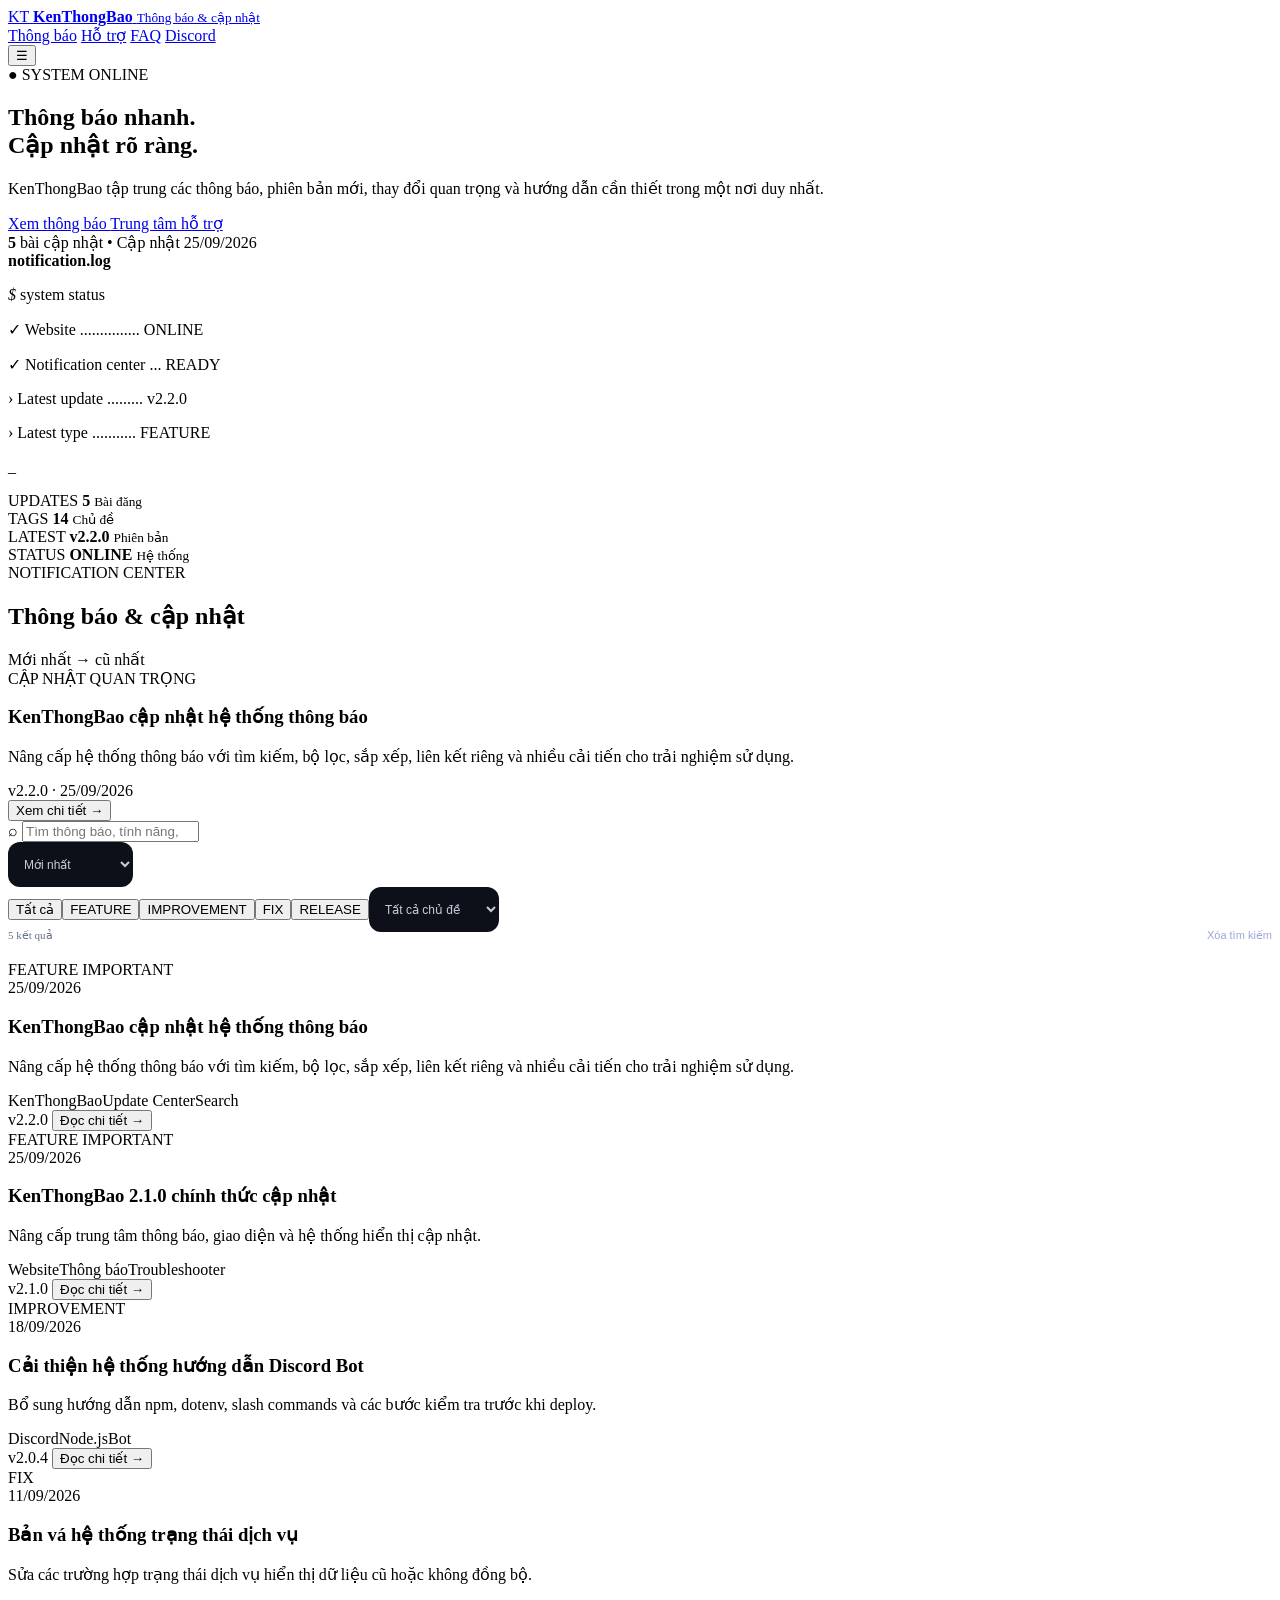
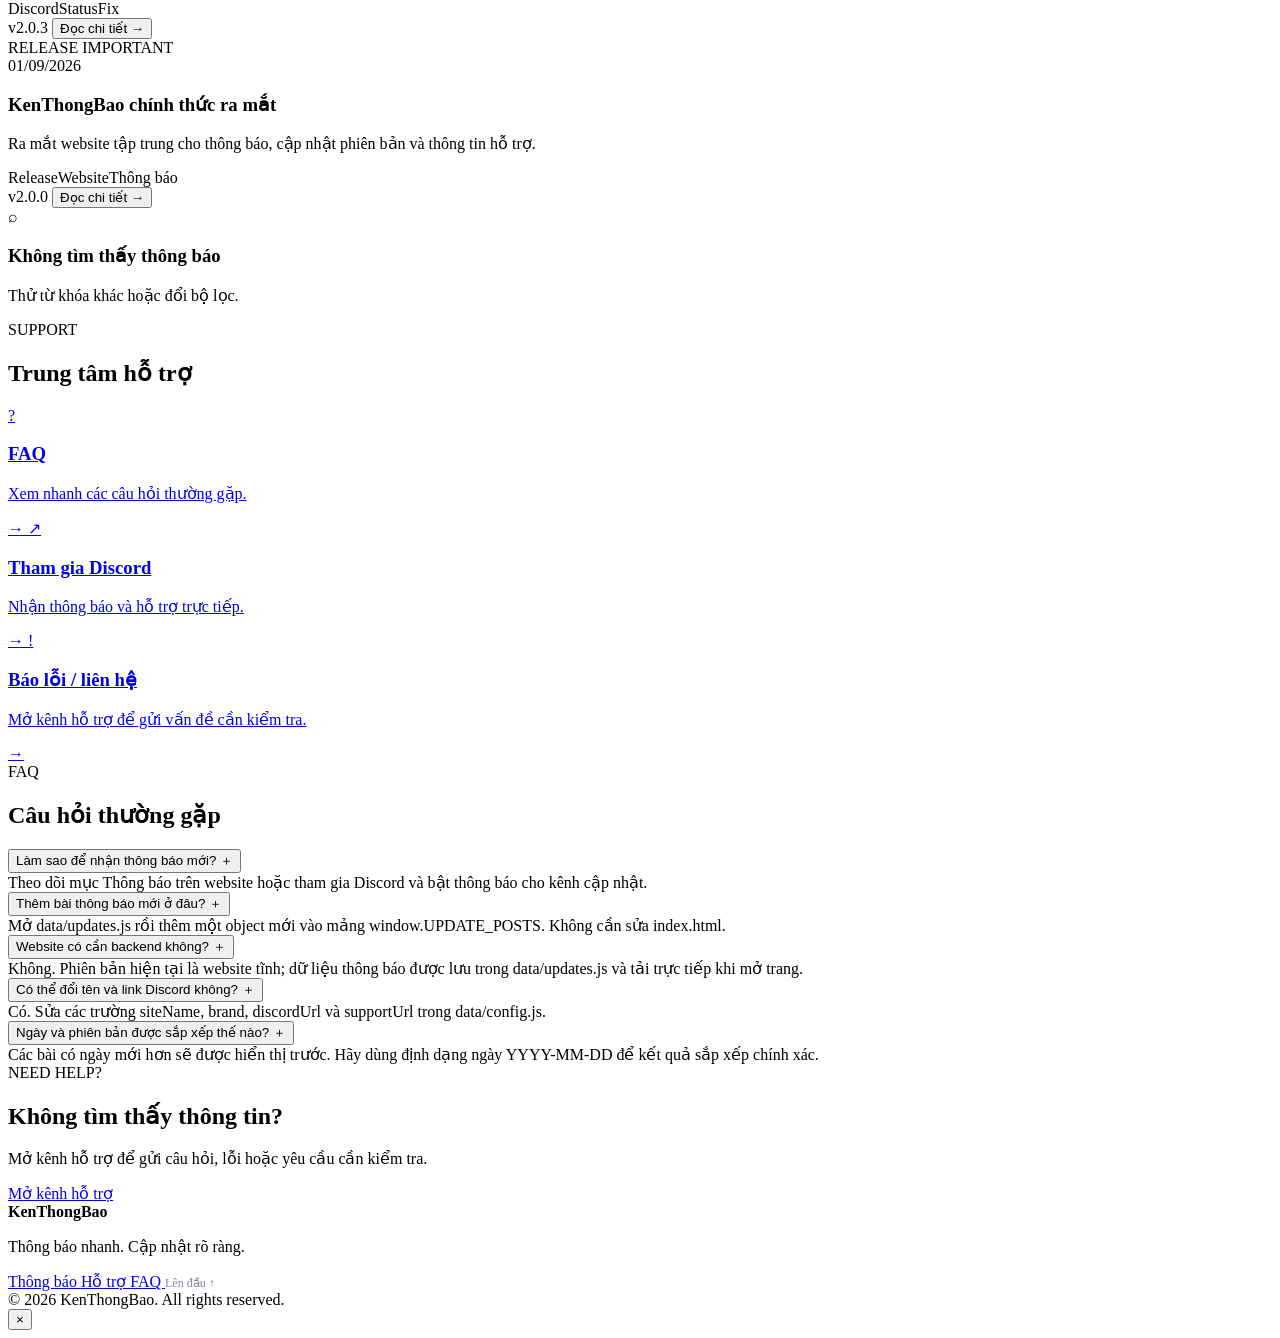
==== commit 176a6fc8: "Update index.html" ====
--- a/index.html
+++ b/index.html
@@ -23,7 +23,7 @@
 
   <link rel="canonical" href="https://kenhotro.pages.dev/" />
   <link rel="icon" href="assets/favicon.svg" type="image/svg+xml" />
-  <link rel="stylesheet" href="assets/style.css" />
+  <link rel="stylesheet" href="./assets/style.css" />
 
   <title>KenThongBao</title>
 </head>
--- a/assets/style.css
+++ b/assets/style.css
@@ -1,10 +1,149 @@
-:root{--bg:#080a12;--surface:#10131d;--surface2:#151927;--line:rgba(255,255,255,.09);--text:#f4f6ff;--muted:#a4abc1;--brand:#5865f2;--brand2:#7289da;--green:#44d19d;--shadow:0 24px 80px rgba(0,0,0,.35);--radius:20px;--max:1160px}
-*{box-sizing:border-box}html{scroll-behavior:smooth}body{margin:0;background:radial-gradient(circle at top,#11172a 0,#080a12 48%,#06070d 100%);color:var(--text);font-family:Inter,ui-sans-serif,system-ui,-apple-system,BlinkMacSystemFont,"Segoe UI",sans-serif;line-height:1.6;overflow-x:hidden}a{color:inherit;text-decoration:none}.container{width:min(calc(100% - 40px),var(--max));margin:auto}.bg-glow{position:fixed;width:460px;height:460px;border-radius:50%;filter:blur(110px);opacity:.1;pointer-events:none;z-index:-1}.glow-1{background:#5865f2;top:-140px;left:-140px}.glow-2{background:#9b59ff;right:-180px;bottom:10%;opacity:.07}
-.topbar{position:sticky;top:0;z-index:20;background:rgba(8,10,18,.72);backdrop-filter:blur(18px);border-bottom:1px solid var(--line)}.nav{height:76px;display:flex;align-items:center;justify-content:space-between;gap:24px}.brand{display:flex;gap:12px;align-items:center}.brand-icon{display:grid;place-items:center;width:42px;height:42px;border-radius:13px;letter-spacing:-.08em;font-size:12px;background:linear-gradient(135deg,var(--brand),#8f6cff);font-weight:900;box-shadow:0 8px 28px rgba(88,101,242,.28)}.brand strong{display:block;font-size:14px}.brand small{display:block;color:var(--muted);font-size:11px;margin-top:1px}.nav-links{display:flex;align-items:center;gap:24px;font-size:14px;color:#d9dcef}.nav-links a:not(.nav-btn):hover{color:white}.nav-btn{padding:9px 14px;border:1px solid rgba(114,137,218,.4);border-radius:11px;background:rgba(88,101,242,.12)}.menu-btn{display:none;background:none;border:0;color:white;font-size:24px}
-.hero{display:grid;grid-template-columns:1.2fr .8fr;gap:64px;align-items:center;padding:92px 0 60px}.eyebrow{color:#8b96ff;font-size:11px;font-weight:800;letter-spacing:.15em}.hero h1{font-size:clamp(48px,7vw,80px);line-height:.97;letter-spacing:-.055em;margin:14px 0 22px}.hero h1 span{background:linear-gradient(90deg,#a9b2ff,#7d8dff,#bd9aff);-webkit-background-clip:text;background-clip:text;color:transparent}.hero p{font-size:17px;max-width:650px;color:var(--muted);margin:0}.hero-actions{display:flex;gap:12px;flex-wrap:wrap;margin:30px 0 18px}.btn{display:inline-flex;align-items:center;justify-content:center;min-height:46px;padding:0 18px;border-radius:12px;border:1px solid var(--line);font-weight:750;font-size:14px;transition:.2s ease}.btn:hover{transform:translateY(-1px)}.btn.primary{background:var(--brand);border-color:var(--brand);box-shadow:0 14px 30px rgba(88,101,242,.22)}.btn.secondary{background:rgba(255,255,255,.03)}.hero-meta{display:flex;gap:10px;color:#7f879f;font-size:12px}.hero-meta b{color:#dce0f6}.hero-card{border:1px solid var(--line);border-radius:22px;overflow:hidden;background:linear-gradient(180deg,rgba(21,25,39,.96),rgba(11,14,23,.96));box-shadow:var(--shadow);transform:rotate(1deg)}.terminal-top{height:45px;padding:0 16px;display:flex;align-items:center;gap:7px;border-bottom:1px solid var(--line);color:#777e97;font-size:11px}.terminal-top span{width:9px;height:9px;border-radius:50%;background:#363b4c}.terminal-top b{margin-left:7px;font-weight:600}.terminal-body{padding:28px 26px 34px;font:13px/2 "SFMono-Regular",Consolas,monospace;color:#aeb5c9}.terminal-body p{margin:0}.terminal-body i{color:#8d98ff;font-style:normal}.terminal-body .ok{color:#7ce2b7}.cursor{color:#8c95b6!important;animation:blink 1s infinite}.stats{display:grid;grid-template-columns:repeat(4,1fr);gap:12px;margin-bottom:80px}.stat-card{padding:18px 20px;border:1px solid var(--line);border-radius:15px;background:rgba(255,255,255,.025)}.stat-card span,.stat-card small{display:block;color:#747d95;font-size:10px;letter-spacing:.13em;font-weight:750}.stat-card strong{display:block;font-size:25px;margin:4px 0}.stat-card small{letter-spacing:0;font-weight:500;font-size:11px}
-.section{padding:30px 0 90px}.section-head{display:flex;justify-content:space-between;gap:20px;align-items:end;margin-bottom:24px}.section-head h2{margin:6px 0 0;font-size:32px;letter-spacing:-.03em}.section-note{color:#737c93;font-size:12px}.toolbar{display:flex;gap:12px;align-items:center;margin-bottom:24px}.search-box{flex:1;display:flex;align-items:center;gap:9px;border:1px solid var(--line);background:rgba(255,255,255,.025);padding:0 13px;border-radius:12px}.search-box span{font-size:21px;color:#7f89a3}.search-box input{width:100%;height:45px;border:0;outline:0;background:transparent;color:white;font-size:14px}.filters{display:flex;gap:7px;flex-wrap:wrap}.filter{border:1px solid var(--line);background:rgba(255,255,255,.025);color:#aeb4c6;border-radius:10px;padding:9px 12px;font-size:12px;cursor:pointer}.filter.active{background:rgba(88,101,242,.18);border-color:rgba(114,137,218,.55);color:white}.updates-grid{display:grid;grid-template-columns:repeat(3,1fr);gap:16px}.update-card{border:1px solid var(--line);border-radius:17px;background:linear-gradient(180deg,rgba(18,22,34,.96),rgba(11,14,22,.96));padding:21px;display:flex;flex-direction:column;min-height:300px;transition:.2s ease}.update-card:hover{border-color:rgba(114,137,218,.4);transform:translateY(-2px)}.tag-row{display:flex;gap:6px;align-items:center;flex-wrap:wrap}.priority{font-size:9px;font-weight:850;letter-spacing:.08em;padding:5px 7px;border-radius:7px;background:rgba(255,184,76,.12);color:#ffc979;border:1px solid rgba(255,184,76,.18)}.mini-tags{display:flex;gap:6px;flex-wrap:wrap;margin-top:18px}.mini-tag{font-size:10px;padding:4px 7px;border-radius:7px;background:rgba(255,255,255,.035);border:1px solid var(--line);color:#858ea5}.featured{display:flex;align-items:center;justify-content:space-between;gap:24px;margin:0 0 22px;padding:22px;border:1px solid rgba(255,184,76,.18);border-radius:18px;background:linear-gradient(135deg,rgba(255,184,76,.07),rgba(88,101,242,.07));box-shadow:0 14px 38px rgba(0,0,0,.16)}.featured-label{display:block;font-size:10px;font-weight:850;letter-spacing:.14em;color:#ffc979}.featured h3{margin:6px 0 6px;font-size:19px}.featured p{margin:0;color:#9da5b8;font-size:13px}.featured-meta{margin-top:10px;color:#717a90;font-size:11px}.featured-btn{white-space:nowrap;flex:none}.modal-header-row{display:flex;align-items:flex-start;justify-content:space-between;gap:18px}.modal-tags{margin-top:14px}.changes{margin-top:24px;padding:16px 18px;border:1px solid var(--line);border-radius:13px;background:rgba(255,255,255,.018)}.changes h3{margin:0 0 8px;color:white;font-size:14px}.changes ul{margin:0;padding-left:18px;color:#a7aec0;font-size:13px}.changes li+li{margin-top:5px}.update-top{display:flex;justify-content:space-between;gap:12px;align-items:center}.tag{font-size:10px;font-weight:800;letter-spacing:.09em;padding:6px 8px;border-radius:8px;background:rgba(88,101,242,.12);color:#9ea9ff}.date{font-size:11px;color:#6f7890}.update-card h3{font-size:20px;line-height:1.25;margin:17px 0 10px}.update-card p{font-size:13px;color:#9fa6b9;margin:0}.update-footer{display:flex;align-items:center;justify-content:space-between;margin-top:auto;padding-top:22px}.version{font:600 11px "SFMono-Regular",Consolas,monospace;color:#7e88a4}.read-btn{font-size:12px;color:#bec5ff;font-weight:700}.empty{text-align:center;padding:60px 10px;color:#8f96a9}.empty-icon{font-size:30px}.hidden{display:none!important}
-.support-section{border-block:1px solid var(--line);background:rgba(255,255,255,.016)}.support-grid{display:grid;grid-template-columns:repeat(3,1fr);gap:14px}.support-card{border:1px solid var(--line);padding:20px;border-radius:16px;background:rgba(255,255,255,.025);display:flex;gap:14px;align-items:flex-start;transition:.2s ease}.support-card:hover{transform:translateY(-2px);border-color:rgba(114,137,218,.35)}.support-card h3{margin:0;font-size:16px}.support-card p{margin:5px 0 0;color:#8d95a9;font-size:12px}.support-icon{display:grid;place-items:center;width:38px;height:38px;border-radius:11px;background:rgba(88,101,242,.12);color:#9ca7ff;font-weight:900;flex:none}.arrow{margin-left:auto;color:#6e7892}.faq-list{display:grid;gap:10px}.faq{border:1px solid var(--line);border-radius:14px;background:rgba(255,255,255,.02);overflow:hidden}.faq button{width:100%;padding:18px 20px;background:none;border:0;color:white;display:flex;justify-content:space-between;gap:20px;text-align:left;font:inherit;font-weight:700;cursor:pointer}.faq-answer{display:none;padding:0 20px 18px;color:#8f97aa;font-size:13px}.faq.open .faq-answer{display:block}.faq button span{color:#7f8aa5}.contact{padding-bottom:100px}.contact-box{border:1px solid rgba(114,137,218,.26);border-radius:22px;padding:30px;display:flex;align-items:center;justify-content:space-between;gap:20px;background:radial-gradient(circle at 100% 20%,rgba(88,101,242,.16),transparent 35%),rgba(255,255,255,.02)}.contact-box h2{margin:6px 0 6px;font-size:27px}.contact-box p{margin:0;color:#8e96a9;font-size:13px}.footer{border-top:1px solid var(--line);padding:28px 0 20px;background:#06070d}.footer-inner{display:flex;justify-content:space-between;gap:20px}.footer strong{font-size:13px}.footer p{margin:4px 0 0;color:#697288;font-size:11px}.footer-links{display:flex;gap:20px;color:#7e879b;font-size:12px}.copyright{margin-top:24px;padding-top:18px;border-top:1px solid var(--line);color:#5f677a;font-size:10px}
-.modal{position:fixed;inset:0;z-index:100;display:grid;place-items:center;padding:20px}.modal-backdrop{position:absolute;inset:0;background:rgba(0,0,0,.72);backdrop-filter:blur(5px)}.modal-card{position:relative;z-index:1;width:min(760px,100%);max-height:90vh;overflow:auto;border:1px solid var(--line);border-radius:20px;background:#0d1019;box-shadow:var(--shadow);padding:32px}.modal-close{position:absolute;right:14px;top:12px;width:36px;height:36px;border:1px solid var(--line);background:rgba(255,255,255,.04);border-radius:10px;color:white;font-size:24px;cursor:pointer}.modal-card h1{font-size:34px;line-height:1.15;margin:12px 0 10px}.modal-card .meta{color:#727b90;font-size:12px}.modal-body{margin-top:26px;color:#b6bdcf}.modal-body h3{color:white;margin-top:26px}.modal-body code{background:#161b28;border:1px solid var(--line);padding:2px 5px;border-radius:5px;font-family:Consolas,monospace;font-size:.9em}.modal-body pre{background:#070910;border:1px solid var(--line);padding:15px;border-radius:12px;overflow:auto;color:#c5ccdd;font-size:12px}
-@keyframes blink{50%{opacity:0}}@media(max-width:900px){.hero{grid-template-columns:1fr;gap:32px;padding-top:64px}.hero-card{transform:none}.updates-grid{grid-template-columns:repeat(2,1fr)}.support-grid{grid-template-columns:1fr 1fr}.nav-links{display:none}.menu-btn{display:block}.stats{grid-template-columns:repeat(2,1fr)}}@media(max-width:620px){.container{width:min(calc(100% - 24px),var(--max))}.hero h1{font-size:49px}.hero p{font-size:15px}.stats,.updates-grid,.support-grid{grid-template-columns:1fr}.toolbar{flex-direction:column;align-items:stretch}.section-head{align-items:flex-start;flex-direction:column}.contact-box,.footer-inner{flex-direction:column;align-items:flex-start}.nav{height:68px}.nav.open .nav-links{display:flex;position:absolute;left:12px;right:12px;top:68px;padding:14px;border:1px solid var(--line);border-radius:14px;background:#0d1019;flex-direction:column;align-items:stretch;box-shadow:var(--shadow)}.nav.open .nav-links a{padding:9px}.modal-card{padding:24px 18px}.modal-card h1{font-size:27px}}
+.sort-select,
+.tag-select {
+  height: 45px;
+  border: 1px solid var(--line);
+  outline: 0;
+  background: #0d1019;
+  color: #c5ccdd;
+  border-radius: 12px;
+  padding: 0 12px;
+  font-size: 12px;
+  cursor: pointer;
+  min-width: 125px;
+}
 
-@media(max-width:620px){.featured{flex-direction:column;align-items:flex-start}.featured-btn{width:100%}.modal-header-row{flex-direction:column}}
+.tag-select {
+  min-width: 130px;
+}
+
+.sort-select:focus,
+.tag-select:focus,
+.search-box:focus-within {
+  border-color: rgba(114, 137, 218, .55);
+  box-shadow: 0 0 0 3px rgba(88, 101, 242, .09);
+}
+
+.results-meta {
+  display: flex;
+  justify-content: space-between;
+  align-items: center;
+  gap: 12px;
+  margin: -7px 0 15px;
+  color: #677087;
+  font-size: 11px;
+}
+
+.clear-search {
+  border: 0;
+  background: none;
+  color: #9ca6d7;
+  font-size: 11px;
+  cursor: pointer;
+  padding: 4px 0;
+}
+
+.clear-search:hover {
+  text-decoration: underline;
+}
+
+.new-badge {
+  font-size: 9px;
+  font-weight: 850;
+  letter-spacing: .08em;
+  padding: 5px 7px;
+  border-radius: 7px;
+  background: rgba(124, 226, 183, .10);
+  color: #8ce8c3;
+  border: 1px solid rgba(124, 226, 183, .16);
+}
+
+.modal-badges {
+  display: flex;
+  gap: 7px;
+  align-items: center;
+  flex-wrap: wrap;
+}
+
+.modal-actions {
+  display: flex;
+  gap: 10px;
+  flex-wrap: wrap;
+  margin-top: 28px;
+  padding-top: 18px;
+  border-top: 1px solid var(--line);
+}
+
+.site-toast {
+  position: fixed;
+  left: 50%;
+  bottom: 24px;
+  z-index: 200;
+  transform: translate(-50%, 16px);
+  opacity: 0;
+  pointer-events: none;
+  background: #151a27;
+  border: 1px solid var(--line);
+  color: #e6e9f7;
+  padding: 11px 15px;
+  border-radius: 11px;
+  font-size: 12px;
+  box-shadow: var(--shadow);
+  transition: .2s ease;
+}
+
+.site-toast.show {
+  transform: translate(-50%, 0);
+  opacity: 1;
+}
+
+.footer-links button {
+  border: 0;
+  background: none;
+  color: #7e879b;
+  font: inherit;
+  font-size: 12px;
+  padding: 0;
+  cursor: pointer;
+}
+
+.footer-links button:hover {
+  color: white;
+}
+
+@media (max-width: 760px) {
+  .toolbar {
+    display: grid;
+    grid-template-columns: 1fr 1fr;
+  }
+
+  .search-box {
+    grid-column: 1 / -1;
+  }
+
+  .filters {
+    grid-column: 1 / -1;
+  }
+
+  .sort-select {
+    width: 100%;
+  }
+}
+
+@media (max-width: 620px) {
+  .toolbar {
+    display: flex;
+  }
+
+  .sort-select,
+  .tag-select {
+    width: 100%;
+  }
+
+  .results-meta {
+    margin-top: -5px;
+  }
+
+  .modal-actions .btn {
+    width: 100%;
+  }
+}
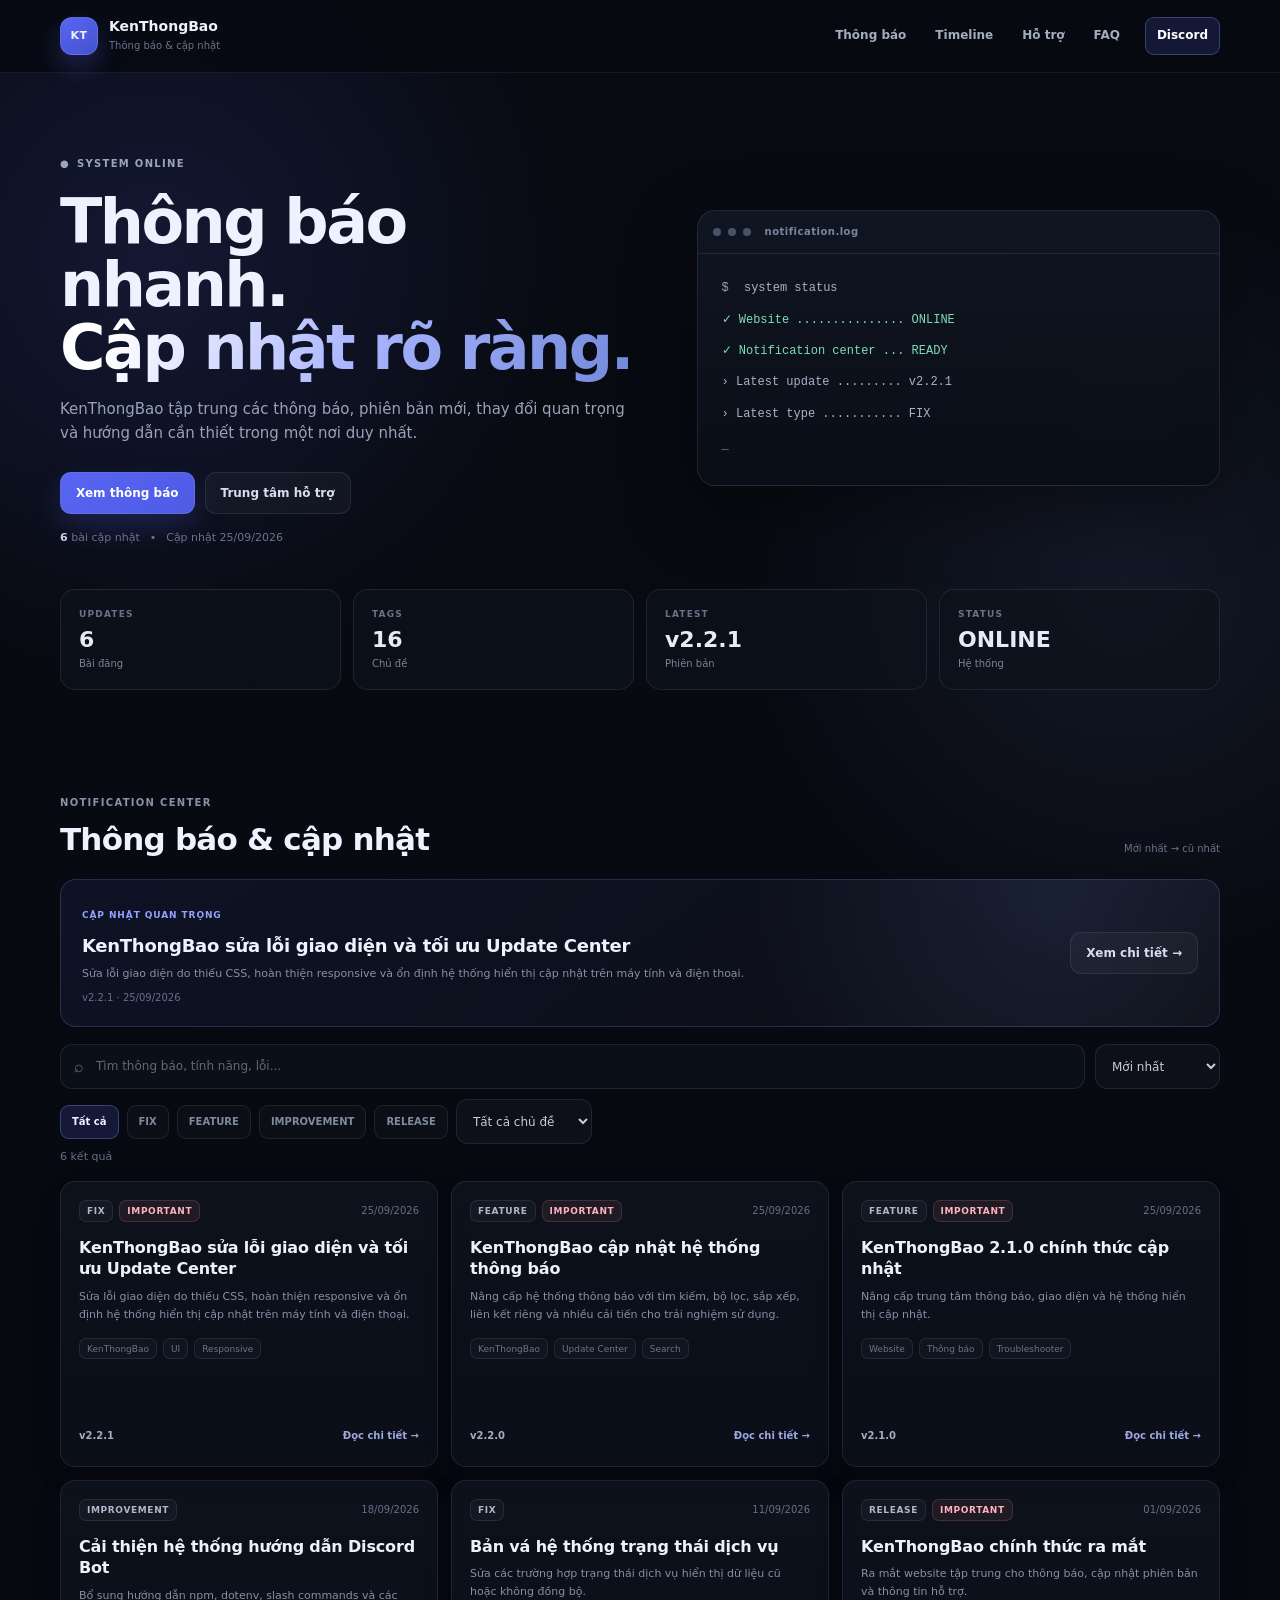
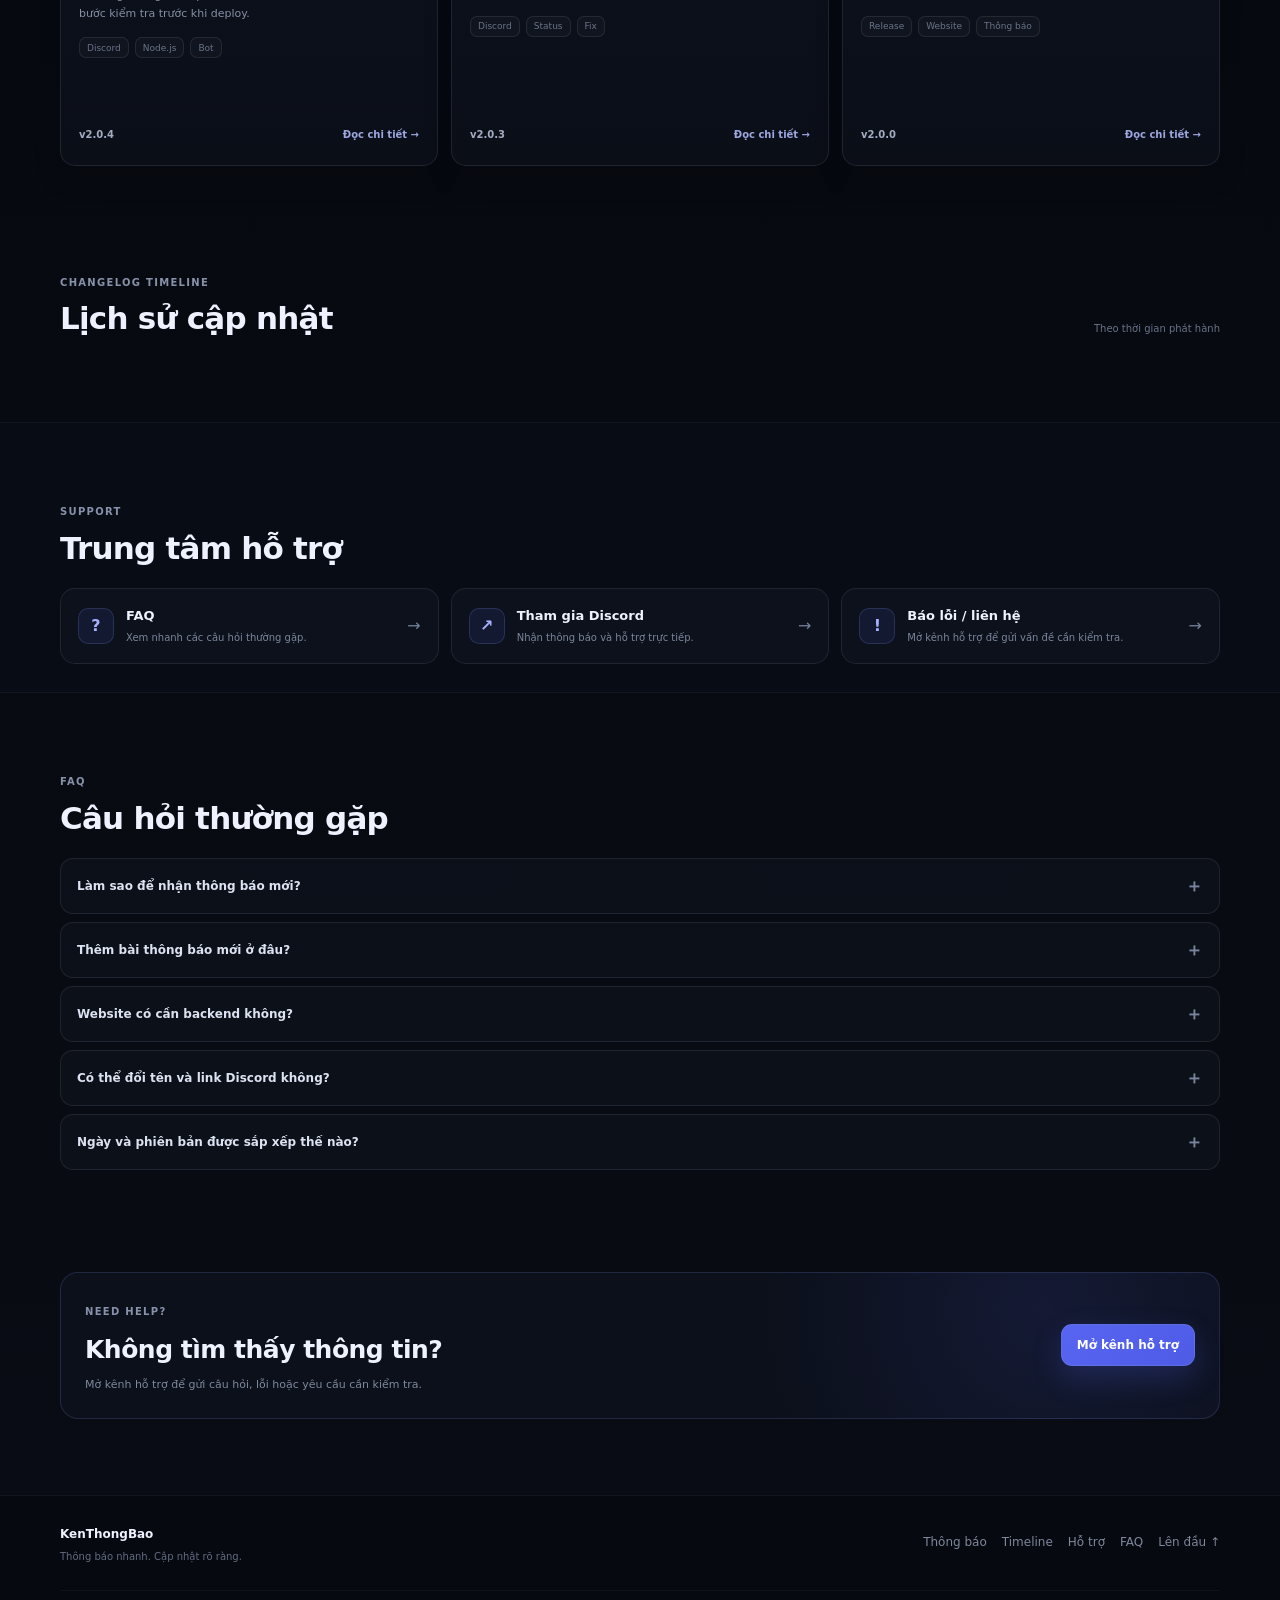
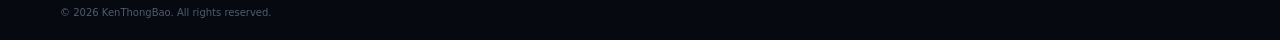
==== commit 4585a9d8: "Update index.html" ====
--- a/index.html
+++ b/index.html
@@ -7,47 +7,98 @@
 
   <meta
     name="description"
-    content="KenThongBao — thông báo, cập nhật phiên bản và thông tin quan trọng."
+    content="KenThongBao — thông báo nhanh, cập nhật rõ ràng."
   />
 
   <meta property="og:type" content="website" />
   <meta property="og:title" content="KenThongBao" />
   <meta
     property="og:description"
-    content="KenThongBao — thông báo, cập nhật phiên bản và thông tin quan trọng."
+    content="Thông báo nhanh. Cập nhật rõ ràng."
   />
   <meta property="og:url" content="https://kenhotro.pages.dev/" />
   <meta property="og:site_name" content="KenThongBao" />
 
   <meta name="twitter:card" content="summary" />
 
-  <link rel="canonical" href="https://kenhotro.pages.dev/" />
-  <link rel="icon" href="assets/favicon.svg" type="image/svg+xml" />
-  <link rel="stylesheet" href="./assets/style.css" />
+  <link
+    rel="canonical"
+    href="https://kenhotro.pages.dev/"
+  />
+
+  <link
+    rel="icon"
+    href="./assets/favicon.svg"
+    type="image/svg+xml"
+  />
+
+  <link
+    rel="stylesheet"
+    href="./assets/style.css"
+  />
 
   <title>KenThongBao</title>
 </head>
 
 <body>
+
   <div class="bg-glow glow-1"></div>
   <div class="bg-glow glow-2"></div>
+  <div class="noise"></div>
+
+  <div
+    id="maintenanceBar"
+    class="maintenance-bar hidden"
+    role="status"
+    aria-live="polite"
+  ></div>
 
   <header class="topbar">
+
     <div class="container nav">
 
-      <a class="brand" href="#top" aria-label="KenThongBao">
-        <span class="brand-icon">KT</span>
+      <a
+        class="brand"
+        href="#top"
+        aria-label="KenThongBao"
+      >
+
+        <span class="brand-icon">
+          KT
+        </span>
 
         <span>
-          <strong id="brandName">KenThongBao</strong>
-          <small>Thông báo & cập nhật</small>
-        </span>
+          <strong id="brandName">
+            KenThongBao
+          </strong>
+
+          <small>
+            Thông báo & cập nhật
+          </small>
+        </span>
+
       </a>
 
-      <nav class="nav-links" aria-label="Điều hướng chính">
-        <a href="#updates">Thông báo</a>
-        <a href="#support">Hỗ trợ</a>
-        <a href="#faq">FAQ</a>
+      <nav
+        class="nav-links"
+        aria-label="Điều hướng chính"
+      >
+
+        <a href="#updates">
+          Thông báo
+        </a>
+
+        <a href="#timeline">
+          Timeline
+        </a>
+
+        <a href="#support">
+          Hỗ trợ
+        </a>
+
+        <a href="#faq">
+          FAQ
+        </a>
 
         <a
           class="nav-btn"
@@ -58,11 +109,13 @@
         >
           Discord
         </a>
+
       </nav>
 
       <button
         class="menu-btn"
         id="menuBtn"
+        type="button"
         aria-label="Mở menu"
         aria-expanded="false"
       >
@@ -70,43 +123,63 @@
       </button>
 
     </div>
+
   </header>
 
   <main id="top">
 
-    <section class="hero container">
+    <section
+      class="hero container reveal reveal-up"
+    >
 
       <div class="hero-copy">
 
         <span class="eyebrow">
-          ● <span id="heroStatus">SYSTEM ONLINE</span>
+          ●
+          <span id="heroStatus">
+            SYSTEM ONLINE
+          </span>
         </span>
 
         <h1>
           Thông báo nhanh.<br />
-          <span>Cập nhật rõ ràng.</span>
+          <span>
+            Cập nhật rõ ràng.
+          </span>
         </h1>
 
         <p>
-          KenThongBao tập trung các thông báo, phiên bản mới,
-          thay đổi quan trọng và hướng dẫn cần thiết trong một nơi duy nhất.
+          KenThongBao tập trung các thông báo,
+          phiên bản mới, thay đổi quan trọng
+          và hướng dẫn cần thiết trong một nơi
+          duy nhất.
         </p>
 
         <div class="hero-actions">
 
-          <a class="btn primary" href="#updates">
+          <a
+            class="btn primary"
+            href="#updates"
+          >
             Xem thông báo
           </a>
 
-          <a class="btn secondary" href="#support">
+          <a
+            class="btn secondary"
+            href="#support"
+          >
             Trung tâm hỗ trợ
           </a>
 
         </div>
 
         <div class="hero-meta">
+
           <span>
-            <b id="updateCount">0</b> bài cập nhật
+            <b id="updateCount">
+              0
+            </b>
+            bài cập nhật
           </span>
 
           <span>•</span>
@@ -114,41 +187,56 @@
           <span id="lastUpdated">
             Đang tải...
           </span>
-        </div>
-
-      </div>
-
-      <div class="hero-card">
+
+        </div>
+
+      </div>
+
+      <div class="hero-card floating">
 
         <div class="terminal-top">
+
           <span></span>
           <span></span>
           <span></span>
-          <b>notification.log</b>
+
+          <b>
+            notification.log
+          </b>
+
         </div>
 
         <div class="terminal-body">
 
           <p>
-            <i>$</i> system status
+            <i>$</i>
+            system status
           </p>
 
           <p class="ok">
-            ✓ Website ............... ONLINE
+            ✓ Website ...............
+            <span id="systemState">
+              ONLINE
+            </span>
           </p>
 
           <p class="ok">
-            ✓ Notification center ... READY
+            ✓ Notification center ...
+            READY
           </p>
 
           <p>
-            › Latest update ......... 
-            <span id="latestVersion">latest</span>
+            › Latest update .........
+            <span id="latestVersion">
+              latest
+            </span>
           </p>
 
           <p>
             › Latest type ...........
-            <span id="latestType">UPDATE</span>
+            <span id="latestType">
+              UPDATE
+            </span>
           </p>
 
           <p class="cursor">
@@ -156,45 +244,105 @@
           </p>
 
         </div>
+
       </div>
 
     </section>
 
-    <section class="stats container">
+    <section
+      class="stats container reveal reveal-up"
+    >
 
       <div class="stat-card">
-        <span>UPDATES</span>
-        <strong id="statUpdates">0</strong>
-        <small>Bài đăng</small>
+
+        <span>
+          UPDATES
+        </span>
+
+        <strong id="statUpdates">
+          0
+        </strong>
+
+        <small>
+          Bài đăng
+        </small>
+
       </div>
 
       <div class="stat-card">
-        <span>TAGS</span>
-        <strong id="statTopics">0</strong>
-        <small>Chủ đề</small>
+
+        <span>
+          TAGS
+        </span>
+
+        <strong id="statTopics">
+          0
+        </strong>
+
+        <small>
+          Chủ đề
+        </small>
+
       </div>
 
       <div class="stat-card">
-        <span>LATEST</span>
-        <strong id="statVersion">—</strong>
-        <small>Phiên bản</small>
+
+        <span>
+          LATEST
+        </span>
+
+        <strong id="statVersion">
+          —
+        </strong>
+
+        <small>
+          Phiên bản
+        </small>
+
       </div>
 
       <div class="stat-card">
-        <span>STATUS</span>
-        <strong>ONLINE</strong>
-        <small id="statStatus">Hệ thống</small>
+
+        <span>
+          STATUS
+        </span>
+
+        <strong id="statStatusValue">
+          ONLINE
+        </strong>
+
+        <small id="statStatus">
+          Hệ thống
+        </small>
+
       </div>
 
     </section>
 
-    <section class="section container" id="updates">
-
-      <div class="section-head">
+    <section
+      id="importantNotice"
+      class="container hidden"
+    ></section>
+
+    <section
+      class="section container"
+      id="updates"
+    >
+
+      <div
+        class="section-head reveal reveal-up"
+      >
 
         <div>
-          <span class="eyebrow">NOTIFICATION CENTER</span>
-          <h2>Thông báo & cập nhật</h2>
+
+          <span class="eyebrow">
+            NOTIFICATION CENTER
+          </span>
+
+          <h2>
+            Thông báo & cập nhật
+          </h2>
+
         </div>
 
         <span class="section-note">
@@ -203,13 +351,20 @@
 
       </div>
 
-      <div id="featuredUpdate" class="featured hidden"></div>
-
-      <div class="toolbar">
+      <div
+        id="featuredUpdate"
+        class="featured hidden reveal reveal-up"
+      ></div>
+
+      <div
+        class="toolbar reveal reveal-up"
+      >
 
         <div class="search-box">
 
-          <span>⌕</span>
+          <span>
+            ⌕
+          </span>
 
           <input
             id="searchInput"
@@ -225,12 +380,25 @@
           id="sortSelect"
           aria-label="Sắp xếp thông báo"
         >
-          <option value="newest">Mới nhất</option>
-          <option value="oldest">Cũ nhất</option>
-          <option value="important">Quan trọng</option>
+
+          <option value="newest">
+            Mới nhất
+          </option>
+
+          <option value="oldest">
+            Cũ nhất
+          </option>
+
+          <option value="important">
+            Quan trọng
+          </option>
+
         </select>
 
-        <div class="filters" id="filters"></div>
+        <div
+          class="filters"
+          id="filters"
+        ></div>
 
       </div>
 
@@ -245,14 +413,20 @@
           class="clear-search hidden"
           id="clearSearch"
         >
-          Xóa tìm kiếm
+          Xóa bộ lọc
         </button>
 
       </div>
 
-      <div id="updatesGrid" class="updates-grid"></div>
-
-      <div id="emptyState" class="empty hidden">
+      <div
+        id="updatesGrid"
+        class="updates-grid"
+      ></div>
+
+      <div
+        id="emptyState"
+        class="empty hidden"
+      >
 
         <div class="empty-icon">
           ⌕
@@ -265,6 +439,44 @@
         <p>
           Thử từ khóa khác hoặc đổi bộ lọc.
         </p>
+
+      </div>
+
+    </section>
+
+    <section
+      class="section timeline-section"
+      id="timeline"
+    >
+
+      <div class="container">
+
+        <div
+          class="section-head reveal reveal-up"
+        >
+
+          <div>
+
+            <span class="eyebrow">
+              CHANGELOG TIMELINE
+            </span>
+
+            <h2>
+              Lịch sử cập nhật
+            </h2>
+
+          </div>
+
+          <span class="section-note">
+            Theo thời gian phát hành
+          </span>
+
+        </div>
+
+        <div
+          id="timelineList"
+          class="timeline"
+        ></div>
 
       </div>
 
@@ -277,71 +489,110 @@
 
       <div class="container">
 
-        <div class="section-head">
+        <div
+          class="section-head reveal reveal-up"
+        >
 
           <div>
-            <span class="eyebrow">SUPPORT</span>
-            <h2>Trung tâm hỗ trợ</h2>
+
+            <span class="eyebrow">
+              SUPPORT
+            </span>
+
+            <h2>
+              Trung tâm hỗ trợ
+            </h2>
+
           </div>
 
         </div>
 
         <div class="support-grid">
 
-          <a class="support-card" href="#faq">
-
-            <span class="support-icon">?</span>
+          <a
+            class="support-card reveal reveal-up"
+            href="#faq"
+          >
+
+            <span class="support-icon">
+              ?
+            </span>
 
             <div>
-              <h3>FAQ</h3>
+
+              <h3>
+                FAQ
+              </h3>
+
               <p>
                 Xem nhanh các câu hỏi thường gặp.
               </p>
+
             </div>
 
-            <span class="arrow">→</span>
+            <span class="arrow">
+              →
+            </span>
 
           </a>
 
           <a
-            class="support-card"
+            class="support-card reveal reveal-up"
             id="inviteCard"
             href="#"
             target="_blank"
             rel="noopener"
           >
 
-            <span class="support-icon">↗</span>
+            <span class="support-icon">
+              ↗
+            </span>
 
             <div>
-              <h3>Tham gia Discord</h3>
+
+              <h3>
+                Tham gia Discord
+              </h3>
+
               <p>
                 Nhận thông báo và hỗ trợ trực tiếp.
               </p>
+
             </div>
 
-            <span class="arrow">→</span>
+            <span class="arrow">
+              →
+            </span>
 
           </a>
 
           <a
-            class="support-card"
+            class="support-card reveal reveal-up"
             id="contactCard"
             href="#"
             target="_blank"
             rel="noopener"
           >
 
-            <span class="support-icon">!</span>
+            <span class="support-icon">
+              !
+            </span>
 
             <div>
-              <h3>Báo lỗi / liên hệ</h3>
+
+              <h3>
+                Báo lỗi / liên hệ
+              </h3>
+
               <p>
                 Mở kênh hỗ trợ để gửi vấn đề cần kiểm tra.
               </p>
+
             </div>
 
-            <span class="arrow">→</span>
+            <span class="arrow">
+              →
+            </span>
 
           </a>
 
@@ -356,16 +607,28 @@
       id="faq"
     >
 
-      <div class="section-head">
+      <div
+        class="section-head reveal reveal-up"
+      >
 
         <div>
-          <span class="eyebrow">FAQ</span>
-          <h2>Câu hỏi thường gặp</h2>
-        </div>
-
-      </div>
-
-      <div id="faqList" class="faq-list"></div>
+
+          <span class="eyebrow">
+            FAQ
+          </span>
+
+          <h2>
+            Câu hỏi thường gặp
+          </h2>
+
+        </div>
+
+      </div>
+
+      <div
+        id="faqList"
+        class="faq-list"
+      ></div>
 
     </section>
 
@@ -374,7 +637,9 @@
       id="contact"
     >
 
-      <div class="contact-box">
+      <div
+        class="contact-box reveal reveal-up"
+      >
 
         <div>
 
@@ -420,7 +685,7 @@
         </strong>
 
         <p id="footerDesc">
-          Thông báo & cập nhật.
+          Thông báo nhanh. Cập nhật rõ ràng.
         </p>
 
       </div>
@@ -431,6 +696,10 @@
           Thông báo
         </a>
 
+        <a href="#timeline">
+          Timeline
+        </a>
+
         <a href="#support">
           Hỗ trợ
         </a>
@@ -439,7 +708,10 @@
           FAQ
         </a>
 
-        <button type="button" id="backTop">
+        <button
+          type="button"
+          id="backTop"
+        >
           Lên đầu ↑
         </button>
 
@@ -449,10 +721,13 @@
 
     <div class="container copyright">
 
-      © <span id="year"></span>
+      ©
+      <span id="year"></span>
+
       <span id="copyrightName">
         KenThongBao
       </span>.
+
       All rights reserved.
 
     </div>
@@ -467,30 +742,37 @@
     aria-labelledby="modalTitle"
   >
 
-    <div
-      class="modal-backdrop"
-      data-close="1"
-    ></div>
+    <div class="modal-backdrop"></div>
 
     <article class="modal-card">
 
       <button
         class="modal-close"
         id="modalClose"
+        type="button"
         aria-label="Đóng"
       >
         ×
       </button>
 
-      <div id="modalContent"></div>
+      <div
+        id="modalContent"
+      ></div>
 
     </article>
 
   </div>
 
-  <script src="data/config.js"></script>
-  <script src="data/updates.js"></script>
-  <script src="assets/app.js"></script>
+  <div
+    id="siteToast"
+    class="site-toast"
+    role="status"
+    aria-live="polite"
+  ></div>
+
+  <script src="./data/config.js"></script>
+  <script src="./data/updates.js"></script>
+  <script src="./assets/app.js"></script>
 
 </body>
 </html>
--- a/assets/style.css
+++ b/assets/style.css
@@ -1,3 +1,506 @@
+:root {
+  --bg: #070910;
+  --bg-soft: #0a0e17;
+  --surface: #0d121d;
+  --surface-2: #101724;
+  --surface-3: #141c2b;
+  --text: #eef2ff;
+  --muted: #98a3ba;
+  --muted-2: #69748b;
+  --line: rgba(148, 163, 184, 0.14);
+  --line-strong: rgba(148, 163, 184, 0.22);
+  --accent: #5865f2;
+  --accent-2: #7289da;
+  --success: #7ce2b7;
+  --danger: #ff8c9e;
+  --shadow: 0 22px 70px rgba(0, 0, 0, 0.34);
+  --radius: 18px;
+  --container: 1160px;
+}
+
+*,
+*::before,
+*::after {
+  box-sizing: border-box;
+}
+
+html {
+  scroll-behavior: smooth;
+  background: var(--bg);
+}
+
+body {
+  margin: 0;
+  min-height: 100vh;
+  color: var(--text);
+  background:
+    radial-gradient(circle at 12% 8%, rgba(88, 101, 242, 0.15), transparent 26rem),
+    radial-gradient(circle at 88% 18%, rgba(114, 137, 218, 0.11), transparent 24rem),
+    linear-gradient(180deg, #080b12 0%, #070910 46%, #090c14 100%);
+  font-family:
+    Inter,
+    ui-sans-serif,
+    system-ui,
+    -apple-system,
+    BlinkMacSystemFont,
+    "Segoe UI",
+    sans-serif;
+  line-height: 1.6;
+  overflow-x: hidden;
+}
+
+body::after {
+  content: "";
+  position: fixed;
+  inset: 0;
+  pointer-events: none;
+  z-index: -1;
+  opacity: 0.24;
+  background-image:
+    linear-gradient(rgba(255,255,255,.018) 1px, transparent 1px),
+    linear-gradient(90deg, rgba(255,255,255,.018) 1px, transparent 1px);
+  background-size: 48px 48px;
+}
+
+a {
+  color: inherit;
+  text-decoration: none;
+}
+
+button,
+input,
+select {
+  font: inherit;
+}
+
+button {
+  color: inherit;
+}
+
+img,
+svg {
+  max-width: 100%;
+}
+
+::selection {
+  background: rgba(88, 101, 242, 0.35);
+  color: #fff;
+}
+
+.hidden {
+  display: none !important;
+}
+
+.container {
+  width: min(calc(100% - 40px), var(--container));
+  margin-inline: auto;
+}
+
+/* Ambient background */
+.bg-glow {
+  position: fixed;
+  width: 30rem;
+  height: 30rem;
+  border-radius: 50%;
+  pointer-events: none;
+  filter: blur(80px);
+  opacity: 0.16;
+  z-index: -1;
+}
+
+.glow-1 {
+  top: -10rem;
+  left: -10rem;
+  background: #5865f2;
+}
+
+.glow-2 {
+  right: -12rem;
+  top: 32rem;
+  background: #7289da;
+}
+
+/* Header */
+.topbar {
+  position: sticky;
+  top: 0;
+  z-index: 80;
+  border-bottom: 1px solid rgba(148, 163, 184, 0.11);
+  background: rgba(7, 9, 16, 0.78);
+  backdrop-filter: blur(18px);
+  -webkit-backdrop-filter: blur(18px);
+}
+
+.nav {
+  position: relative;
+  min-height: 72px;
+  display: flex;
+  align-items: center;
+  justify-content: space-between;
+  gap: 24px;
+}
+
+.brand {
+  display: inline-flex;
+  align-items: center;
+  gap: 11px;
+  min-width: 0;
+}
+
+.brand-icon {
+  display: grid;
+  width: 38px;
+  height: 38px;
+  flex: 0 0 38px;
+  place-items: center;
+  border: 1px solid rgba(255,255,255,.11);
+  border-radius: 12px;
+  background: linear-gradient(145deg, #5865f2, #4552cf);
+  box-shadow: 0 12px 26px rgba(88,101,242,.28);
+  font-size: 11px;
+  font-weight: 900;
+  letter-spacing: .05em;
+}
+
+.brand strong {
+  display: block;
+  font-size: 14px;
+  line-height: 1.15;
+}
+
+.brand small {
+  display: block;
+  margin-top: 3px;
+  color: var(--muted-2);
+  font-size: 10px;
+}
+
+.nav-links {
+  display: flex;
+  align-items: center;
+  gap: 7px;
+}
+
+.nav-links a {
+  padding: 8px 11px;
+  border-radius: 9px;
+  color: #a4adc0;
+  font-size: 12px;
+  font-weight: 650;
+  transition: color .18s ease, background .18s ease, transform .18s ease;
+}
+
+.nav-links a:hover {
+  color: #f7f8ff;
+  background: rgba(255,255,255,.045);
+}
+
+.nav-links .nav-btn {
+  color: #fff;
+  margin-left: 7px;
+  border: 1px solid rgba(114,137,218,.38);
+  background: rgba(88,101,242,.17);
+}
+
+.nav-links .nav-btn:hover {
+  background: rgba(88,101,242,.28);
+  transform: translateY(-1px);
+}
+
+.menu-btn {
+  display: none;
+  width: 42px;
+  height: 42px;
+  border: 1px solid var(--line);
+  border-radius: 11px;
+  background: rgba(255,255,255,.035);
+  cursor: pointer;
+}
+
+/* Hero */
+.hero {
+  display: grid;
+  grid-template-columns: minmax(0, 1.05fr) minmax(380px, .95fr);
+  align-items: center;
+  gap: 58px;
+  padding-top: 76px;
+  padding-bottom: 42px;
+}
+
+.hero-copy {
+  min-width: 0;
+}
+
+.eyebrow {
+  display: inline-flex;
+  align-items: center;
+  gap: 7px;
+  color: #8792aa;
+  font-size: 10px;
+  font-weight: 850;
+  letter-spacing: .13em;
+  text-transform: uppercase;
+}
+
+.hero .eyebrow {
+  color: #99a4be;
+}
+
+.hero h1 {
+  max-width: 760px;
+  margin: 15px 0 18px;
+  font-size: clamp(38px, 6vw, 62px);
+  line-height: 1.02;
+  letter-spacing: -.04em;
+}
+
+.hero h1 span {
+  background: linear-gradient(110deg, #fff 10%, #a8b4ff 52%, #7289da 100%);
+  -webkit-background-clip: text;
+  background-clip: text;
+  color: transparent;
+}
+
+.hero-copy > p {
+  max-width: 640px;
+  margin: 0;
+  color: var(--muted);
+  font-size: 15px;
+}
+
+.hero-actions {
+  display: flex;
+  flex-wrap: wrap;
+  gap: 10px;
+  margin-top: 27px;
+}
+
+.btn {
+  min-height: 42px;
+  display: inline-flex;
+  align-items: center;
+  justify-content: center;
+  gap: 8px;
+  padding: 0 15px;
+  border: 1px solid transparent;
+  border-radius: 11px;
+  cursor: pointer;
+  font-size: 12px;
+  font-weight: 800;
+  transition: transform .18s ease, border-color .18s ease, background .18s ease;
+}
+
+.btn:hover {
+  transform: translateY(-1px);
+}
+
+.btn.primary {
+  color: #fff;
+  border-color: rgba(114,137,218,.35);
+  background: linear-gradient(135deg, #5865f2, #4e5be5);
+  box-shadow: 0 12px 30px rgba(88,101,242,.22);
+}
+
+.btn.primary:hover {
+  border-color: rgba(160,169,255,.48);
+}
+
+.btn.secondary {
+  color: #d8def0;
+  border-color: var(--line);
+  background: rgba(255,255,255,.035);
+}
+
+.btn.secondary:hover {
+  border-color: var(--line-strong);
+  background: rgba(255,255,255,.06);
+}
+
+.hero-meta {
+  display: flex;
+  flex-wrap: wrap;
+  gap: 10px;
+  align-items: center;
+  margin-top: 15px;
+  color: #69748b;
+  font-size: 11px;
+}
+
+.hero-meta b {
+  color: #cbd3e8;
+}
+
+/* Terminal card */
+.hero-card {
+  border: 1px solid var(--line);
+  border-radius: 18px;
+  background:
+    linear-gradient(180deg, rgba(17,23,36,.92), rgba(10,14,23,.96));
+  box-shadow: var(--shadow);
+  overflow: hidden;
+}
+
+.terminal-top {
+  height: 43px;
+  display: flex;
+  align-items: center;
+  gap: 7px;
+  padding: 0 15px;
+  border-bottom: 1px solid var(--line);
+  color: #7b869c;
+}
+
+.terminal-top > span {
+  width: 8px;
+  height: 8px;
+  border-radius: 50%;
+  background: #495469;
+}
+
+.terminal-top b {
+  margin-left: 7px;
+  font-size: 10px;
+  letter-spacing: .05em;
+  font-weight: 700;
+}
+
+.terminal-body {
+  padding: 24px 24px 29px;
+}
+
+.terminal-body p {
+  margin: 0 0 11px;
+  color: #a7b1c7;
+  font: 500 12px/1.7 ui-monospace, SFMono-Regular, Menlo, Monaco, Consolas, monospace;
+}
+
+.terminal-body p i {
+  margin-right: 8px;
+  color: #93a0b8;
+  font-style: normal;
+}
+
+.terminal-body .ok {
+  color: #7fdcb5;
+}
+
+.cursor {
+  margin-bottom: 0 !important;
+  color: #8692aa !important;
+  animation: blink 1.1s steps(2, jump-none) infinite;
+}
+
+@keyframes blink {
+  50% { opacity: .2; }
+}
+
+/* Stats */
+.stats {
+  display: grid;
+  grid-template-columns: repeat(4, minmax(0, 1fr));
+  gap: 12px;
+  padding-bottom: 24px;
+}
+
+.stat-card {
+  min-width: 0;
+  padding: 17px 18px;
+  border: 1px solid var(--line);
+  border-radius: 15px;
+  background: rgba(13,18,29,.72);
+}
+
+.stat-card span {
+  display: block;
+  color: #68738a;
+  font-size: 9px;
+  font-weight: 900;
+  letter-spacing: .13em;
+}
+
+.stat-card strong {
+  display: block;
+  margin-top: 7px;
+  overflow: hidden;
+  color: #e7ebf8;
+  font-size: 22px;
+  line-height: 1.08;
+  text-overflow: ellipsis;
+  white-space: nowrap;
+}
+
+.stat-card small {
+  display: block;
+  margin-top: 4px;
+  color: #7a8498;
+  font-size: 10px;
+}
+
+/* General sections */
+.section {
+  padding-top: 74px;
+  padding-bottom: 28px;
+}
+
+.section-head {
+  display: flex;
+  align-items: flex-end;
+  justify-content: space-between;
+  gap: 20px;
+  margin-bottom: 22px;
+}
+
+.section-head h2 {
+  margin: 8px 0 0;
+  font-size: clamp(22px, 3.4vw, 31px);
+  line-height: 1.15;
+  letter-spacing: -.025em;
+}
+
+.section-note {
+  color: #68738a;
+  font-size: 10px;
+}
+
+/* Update center */
+.toolbar {
+  display: grid;
+  grid-template-columns: minmax(260px, 1fr) auto;
+  gap: 10px;
+  align-items: center;
+  margin-bottom: 10px;
+}
+
+.search-box {
+  height: 45px;
+  display: flex;
+  align-items: center;
+  gap: 10px;
+  padding: 0 13px;
+  border: 1px solid var(--line);
+  border-radius: 12px;
+  background: rgba(13,16,25,.88);
+}
+
+.search-box > span {
+  color: #677188;
+  font-size: 16px;
+}
+
+.search-box input {
+  width: 100%;
+  min-width: 0;
+  border: 0;
+  outline: 0;
+  background: transparent;
+  color: #dce2f0;
+  font-size: 12px;
+}
+
+.search-box input::placeholder {
+  color: #5f687b;
+}
+
 .sort-select,
 .tag-select {
   height: 45px;
@@ -19,8 +522,45 @@
 .sort-select:focus,
 .tag-select:focus,
 .search-box:focus-within {
-  border-color: rgba(114, 137, 218, .55);
-  box-shadow: 0 0 0 3px rgba(88, 101, 242, .09);
+  border-color: rgba(114,137,218,.55);
+  box-shadow: 0 0 0 3px rgba(88,101,242,.09);
+}
+
+.filters {
+  grid-column: 1 / -1;
+  display: flex;
+  align-items: center;
+  gap: 8px;
+  min-width: 0;
+  overflow-x: auto;
+  scrollbar-width: thin;
+  padding-bottom: 1px;
+}
+
+.filter {
+  flex: 0 0 auto;
+  height: 34px;
+  padding: 0 11px;
+  border: 1px solid var(--line);
+  border-radius: 9px;
+  background: rgba(255,255,255,.025);
+  color: #7f89a0;
+  cursor: pointer;
+  font-size: 10px;
+  font-weight: 800;
+  white-space: nowrap;
+  transition: .18s ease;
+}
+
+.filter:hover {
+  color: #d8def0;
+  border-color: var(--line-strong);
+}
+
+.filter.active {
+  color: #eef1ff;
+  border-color: rgba(114,137,218,.38);
+  background: rgba(88,101,242,.17);
 }
 
 .results-meta {
@@ -46,15 +586,491 @@
   text-decoration: underline;
 }
 
+/* Featured */
+.featured {
+  display: flex;
+  align-items: center;
+  justify-content: space-between;
+  gap: 24px;
+  margin: 0 0 17px;
+  padding: 20px 21px;
+  border: 1px solid rgba(114,137,218,.25);
+  border-radius: 16px;
+  background:
+    radial-gradient(circle at 86% 20%, rgba(114,137,218,.13), transparent 19rem),
+    linear-gradient(135deg, rgba(88,101,242,.09), rgba(255,255,255,.02));
+}
+
+.featured-label {
+  display: inline-block;
+  color: #93a1ff;
+  font-size: 9px;
+  font-weight: 900;
+  letter-spacing: .1em;
+}
+
+.featured h3 {
+  margin: 6px 0 4px;
+  font-size: 18px;
+  letter-spacing: -.015em;
+}
+
+.featured p {
+  margin: 0;
+  color: #8691a7;
+  font-size: 11px;
+}
+
+.featured-meta {
+  margin-top: 8px;
+  color: #667087;
+  font-size: 10px;
+}
+
+/* Update cards */
+.updates-grid {
+  display: grid;
+  grid-template-columns: repeat(3, minmax(0, 1fr));
+  gap: 13px;
+}
+
+.update-card {
+  min-width: 0;
+  min-height: 286px;
+  display: flex;
+  flex-direction: column;
+  padding: 18px;
+  border: 1px solid var(--line);
+  border-radius: 15px;
+  background: linear-gradient(180deg, rgba(14,19,30,.88), rgba(11,15,24,.95));
+  box-shadow: 0 12px 30px rgba(0,0,0,.12);
+  transition: transform .18s ease, border-color .18s ease, box-shadow .18s ease;
+}
+
+.update-card:hover {
+  transform: translateY(-2px);
+  border-color: rgba(114,137,218,.27);
+  box-shadow: 0 18px 40px rgba(0,0,0,.18);
+}
+
+.update-top {
+  display: flex;
+  align-items: flex-start;
+  justify-content: space-between;
+  gap: 12px;
+}
+
+.tag-row {
+  display: flex;
+  flex-wrap: wrap;
+  gap: 6px;
+  min-width: 0;
+}
+
+.tag,
+.priority,
+.new-badge {
+  display: inline-flex;
+  align-items: center;
+  min-height: 22px;
+  padding: 0 7px;
+  border-radius: 7px;
+  font-size: 9px;
+  font-weight: 900;
+  letter-spacing: .07em;
+}
+
+.tag {
+  color: #aeb7cb;
+  border: 1px solid var(--line);
+  background: rgba(255,255,255,.03);
+}
+
+.priority {
+  color: #ffb1bd;
+  border: 1px solid rgba(255,140,158,.17);
+  background: rgba(255,140,158,.08);
+}
+
 .new-badge {
   font-size: 9px;
+  background: rgba(124,226,183,.10);
+  color: #8ce8c3;
+  border: 1px solid rgba(124,226,183,.16);
+}
+
+.date {
+  flex: 0 0 auto;
+  padding-top: 3px;
+  color: #647087;
+  font-size: 10px;
+  white-space: nowrap;
+}
+
+.update-card h3 {
+  margin: 15px 0 8px;
+  color: #edf1fb;
+  font-size: 16px;
+  line-height: 1.35;
+  letter-spacing: -.01em;
+}
+
+.update-card > p {
+  margin: 0;
+  color: #858fa5;
+  font-size: 11px;
+}
+
+.mini-tags {
+  display: flex;
+  flex-wrap: wrap;
+  gap: 6px;
+  margin-top: 15px;
+}
+
+.mini-tag {
+  display: inline-flex;
+  align-items: center;
+  min-height: 21px;
+  padding: 0 7px;
+  border: 1px solid var(--line);
+  border-radius: 7px;
+  color: #69748a;
+  background: rgba(255,255,255,.025);
+  font-size: 9px;
+}
+
+.update-footer {
+  display: flex;
+  align-items: center;
+  justify-content: space-between;
+  gap: 12px;
+  margin-top: auto;
+  padding-top: 18px;
+}
+
+.version {
+  color: #a3acc0;
+  font-size: 10px;
+  font-weight: 800;
+}
+
+.read-btn {
+  border: 0;
+  padding: 4px 0;
+  color: #9ca6df;
+  background: none;
+  cursor: pointer;
+  font-size: 10px;
   font-weight: 850;
-  letter-spacing: .08em;
-  padding: 5px 7px;
-  border-radius: 7px;
-  background: rgba(124, 226, 183, .10);
-  color: #8ce8c3;
-  border: 1px solid rgba(124, 226, 183, .16);
+}
+
+.read-btn:hover {
+  color: #d5dbff;
+}
+
+/* Empty state */
+.empty {
+  padding: 54px 22px;
+  text-align: center;
+  border: 1px dashed rgba(148,163,184,.15);
+  border-radius: 16px;
+  background: rgba(255,255,255,.018);
+}
+
+.empty-icon {
+  width: 42px;
+  height: 42px;
+  display: grid;
+  place-items: center;
+  margin: 0 auto 12px;
+  border: 1px solid var(--line);
+  border-radius: 12px;
+  color: #8490a8;
+}
+
+.empty h3 {
+  margin: 0 0 4px;
+  font-size: 15px;
+}
+
+.empty p {
+  margin: 0;
+  color: #737e94;
+  font-size: 11px;
+}
+
+/* Support */
+.support-section {
+  margin-top: 35px;
+  border-top: 1px solid rgba(148,163,184,.07);
+  border-bottom: 1px solid rgba(148,163,184,.07);
+  background: rgba(10,14,23,.58);
+}
+
+.support-grid {
+  display: grid;
+  grid-template-columns: repeat(3, minmax(0, 1fr));
+  gap: 12px;
+}
+
+.support-card {
+  min-width: 0;
+  display: grid;
+  grid-template-columns: auto minmax(0, 1fr) auto;
+  align-items: center;
+  gap: 12px;
+  padding: 17px;
+  border: 1px solid var(--line);
+  border-radius: 15px;
+  background: rgba(14,19,30,.75);
+  transition: transform .18s ease, border-color .18s ease, background .18s ease;
+}
+
+.support-card:hover {
+  transform: translateY(-2px);
+  border-color: rgba(114,137,218,.28);
+  background: rgba(18,24,37,.92);
+}
+
+.support-icon {
+  width: 36px;
+  height: 36px;
+  display: grid;
+  place-items: center;
+  border: 1px solid rgba(114,137,218,.22);
+  border-radius: 10px;
+  background: rgba(88,101,242,.10);
+  color: #a7b1ff;
+  font-weight: 900;
+}
+
+.support-card h3 {
+  margin: 0 0 3px;
+  font-size: 13px;
+}
+
+.support-card p {
+  margin: 0;
+  color: #7b869c;
+  font-size: 10px;
+}
+
+.arrow {
+  color: #73809a;
+  font-size: 16px;
+  transition: transform .18s ease, color .18s ease;
+}
+
+.support-card:hover .arrow {
+  transform: translateX(2px);
+  color: #aab4ff;
+}
+
+/* FAQ */
+.faq-list {
+  display: grid;
+  gap: 8px;
+}
+
+.faq {
+  border: 1px solid var(--line);
+  border-radius: 13px;
+  background: rgba(13,18,29,.72);
+  overflow: hidden;
+}
+
+.faq button {
+  width: 100%;
+  min-height: 54px;
+  display: flex;
+  align-items: center;
+  justify-content: space-between;
+  gap: 16px;
+  padding: 0 16px;
+  border: 0;
+  background: none;
+  color: #dce2f1;
+  text-align: left;
+  cursor: pointer;
+  font-size: 12px;
+  font-weight: 750;
+}
+
+.faq button span:last-child {
+  color: #78849c;
+  font-size: 18px;
+}
+
+.faq-answer {
+  max-height: 0;
+  overflow: hidden;
+  padding: 0 16px;
+  color: #78849a;
+  font-size: 11px;
+  transition: max-height .22s ease, padding .22s ease;
+}
+
+.faq.open .faq-answer {
+  max-height: 260px;
+  padding: 0 16px 16px;
+}
+
+/* Contact */
+.contact {
+  padding-bottom: 76px;
+}
+
+.contact-box {
+  display: flex;
+  align-items: center;
+  justify-content: space-between;
+  gap: 25px;
+  padding: 24px;
+  border: 1px solid rgba(114,137,218,.20);
+  border-radius: 18px;
+  background:
+    radial-gradient(circle at 85% 25%, rgba(88,101,242,.12), transparent 18rem),
+    rgba(13,18,29,.82);
+}
+
+.contact-box h2 {
+  margin: 7px 0 6px;
+  font-size: 25px;
+  letter-spacing: -.02em;
+}
+
+.contact-box p {
+  max-width: 630px;
+  margin: 0;
+  color: #7f899e;
+  font-size: 11px;
+}
+
+/* Footer */
+.footer {
+  border-top: 1px solid rgba(148,163,184,.08);
+  background: rgba(6,8,14,.66);
+}
+
+.footer-inner {
+  min-height: 94px;
+  display: flex;
+  align-items: center;
+  justify-content: space-between;
+  gap: 24px;
+}
+
+.footer strong {
+  font-size: 12px;
+}
+
+.footer p {
+  margin: 4px 0 0;
+  color: #626c82;
+  font-size: 10px;
+}
+
+.footer-links {
+  display: flex;
+  align-items: center;
+  gap: 15px;
+  flex-wrap: wrap;
+}
+
+.footer-links a,
+.footer-links button {
+  color: #7e879b;
+  font-size: 12px;
+}
+
+.footer-links a:hover,
+.footer-links button:hover {
+  color: white;
+}
+
+.footer-links button {
+  border: 0;
+  background: none;
+  padding: 0;
+  cursor: pointer;
+  font: inherit;
+  font-size: 12px;
+}
+
+.copyright {
+  padding-top: 14px;
+  padding-bottom: 19px;
+  border-top: 1px solid rgba(148,163,184,.055);
+  color: #505a70;
+  font-size: 10px;
+}
+
+/* Modal */
+.modal {
+  position: fixed;
+  inset: 0;
+  z-index: 150;
+  display: grid;
+  place-items: center;
+  padding: 24px;
+}
+
+.modal-backdrop {
+  position: absolute;
+  inset: 0;
+  background: rgba(2, 4, 9, .74);
+  backdrop-filter: blur(8px);
+  -webkit-backdrop-filter: blur(8px);
+}
+
+.modal-card {
+  position: relative;
+  width: min(860px, 100%);
+  max-height: min(86vh, 860px);
+  overflow: auto;
+  padding: 28px;
+  border: 1px solid var(--line-strong);
+  border-radius: 18px;
+  background: #0b101a;
+  box-shadow: 0 34px 110px rgba(0,0,0,.55);
+}
+
+.modal-close {
+  position: absolute;
+  top: 12px;
+  right: 12px;
+  width: 35px;
+  height: 35px;
+  display: grid;
+  place-items: center;
+  border: 1px solid var(--line);
+  border-radius: 10px;
+  background: rgba(255,255,255,.035);
+  color: #9da8bd;
+  cursor: pointer;
+  font-size: 21px;
+  line-height: 1;
+}
+
+.modal-close:hover {
+  color: #fff;
+  background: rgba(255,255,255,.07);
+}
+
+.modal-header-row {
+  display: flex;
+  align-items: flex-start;
+  justify-content: space-between;
+  gap: 22px;
+  padding-right: 40px;
+}
+
+.modal-header-row h1 {
+  margin: 8px 0 0;
+  font-size: clamp(24px, 4vw, 38px);
+  line-height: 1.12;
+  letter-spacing: -.03em;
 }
 
 .modal-badges {
@@ -62,6 +1078,64 @@
   gap: 7px;
   align-items: center;
   flex-wrap: wrap;
+}
+
+.meta {
+  margin-top: 10px;
+  color: #6e7890;
+  font-size: 11px;
+}
+
+.modal-tags {
+  margin-top: 14px;
+}
+
+.changes {
+  margin-top: 23px;
+  padding: 17px 18px;
+  border: 1px solid rgba(114,137,218,.16);
+  border-radius: 13px;
+  background: rgba(88,101,242,.055);
+}
+
+.changes h3 {
+  margin: 0 0 8px;
+  font-size: 12px;
+}
+
+.changes ul {
+  margin: 0;
+  padding-left: 18px;
+  color: #838da2;
+  font-size: 11px;
+}
+
+.changes li + li {
+  margin-top: 4px;
+}
+
+.modal-body {
+  margin-top: 24px;
+  color: #9aa4b8;
+  font-size: 12px;
+}
+
+.modal-body p {
+  margin: 0 0 12px;
+}
+
+.modal-body h3 {
+  margin: 21px 0 9px;
+  color: #e6eaf4;
+  font-size: 15px;
+}
+
+.modal-body code {
+  padding: 2px 5px;
+  border-radius: 5px;
+  background: rgba(255,255,255,.055);
+  color: #c3cbff;
+  font-family: ui-monospace, SFMono-Regular, Menlo, Monaco, Consolas, monospace;
 }
 
 .modal-actions {
@@ -96,21 +1170,77 @@
   opacity: 1;
 }
 
-.footer-links button {
-  border: 0;
-  background: none;
-  color: #7e879b;
-  font: inherit;
-  font-size: 12px;
-  padding: 0;
-  cursor: pointer;
-}
-
-.footer-links button:hover {
-  color: white;
+/* Responsive */
+@media (max-width: 980px) {
+  .hero {
+    grid-template-columns: 1fr;
+    gap: 28px;
+  }
+
+  .hero-card {
+    max-width: 760px;
+  }
+
+  .updates-grid {
+    grid-template-columns: repeat(2, minmax(0, 1fr));
+  }
+
+  .support-grid {
+    grid-template-columns: 1fr;
+  }
 }
 
 @media (max-width: 760px) {
+  .container {
+    width: min(calc(100% - 28px), var(--container));
+  }
+
+  .topbar {
+    background: rgba(7,9,16,.9);
+  }
+
+  .menu-btn {
+    display: grid;
+    place-items: center;
+  }
+
+  .nav-links {
+    position: absolute;
+    top: calc(100% + 8px);
+    left: 0;
+    right: 0;
+    display: none;
+    flex-direction: column;
+    align-items: stretch;
+    gap: 4px;
+    padding: 8px;
+    border: 1px solid var(--line);
+    border-radius: 14px;
+    background: rgba(12,16,25,.97);
+    box-shadow: var(--shadow);
+  }
+
+  .nav.open .nav-links {
+    display: flex;
+  }
+
+  .nav-links a {
+    padding: 11px 12px;
+  }
+
+  .nav-links .nav-btn {
+    margin-left: 0;
+    text-align: center;
+  }
+
+  .hero {
+    padding-top: 56px;
+  }
+
+  .stats {
+    grid-template-columns: repeat(2, minmax(0, 1fr));
+  }
+
   .toolbar {
     display: grid;
     grid-template-columns: 1fr 1fr;
@@ -127,11 +1257,34 @@
   .sort-select {
     width: 100%;
   }
+
+  .featured {
+    align-items: flex-start;
+    flex-direction: column;
+  }
+
+  .updates-grid {
+    grid-template-columns: 1fr;
+  }
+
+  .modal-card {
+    padding: 22px;
+  }
+
+  .modal-header-row {
+    flex-direction: column;
+  }
 }
 
 @media (max-width: 620px) {
+  .hero-actions .btn {
+    width: 100%;
+  }
+
   .toolbar {
     display: flex;
+    flex-direction: column;
+    align-items: stretch;
   }
 
   .sort-select,
@@ -139,10 +1292,61 @@
     width: 100%;
   }
 
+  .filters {
+    flex-wrap: nowrap;
+    overflow-x: auto;
+    padding-bottom: 2px;
+  }
+
   .results-meta {
     margin-top: -5px;
   }
 
+  .section {
+    padding-top: 58px;
+  }
+
+  .contact-box,
+  .footer-inner {
+    align-items: flex-start;
+    flex-direction: column;
+  }
+
+  .contact-box .btn {
+    width: 100%;
+  }
+
+  .support-card {
+    grid-template-columns: auto minmax(0, 1fr);
+  }
+
+  .support-card .arrow {
+    display: none;
+  }
+
+  .footer-inner {
+    padding-top: 24px;
+    padding-bottom: 22px;
+  }
+
+  .footer-links {
+    gap: 11px;
+  }
+
+  .copyright {
+    padding-bottom: 17px;
+  }
+
+  .modal {
+    padding: 10px;
+  }
+
+  .modal-card {
+    max-height: 92vh;
+    padding: 19px;
+    border-radius: 14px;
+  }
+
   .modal-actions .btn {
     width: 100%;
   }
